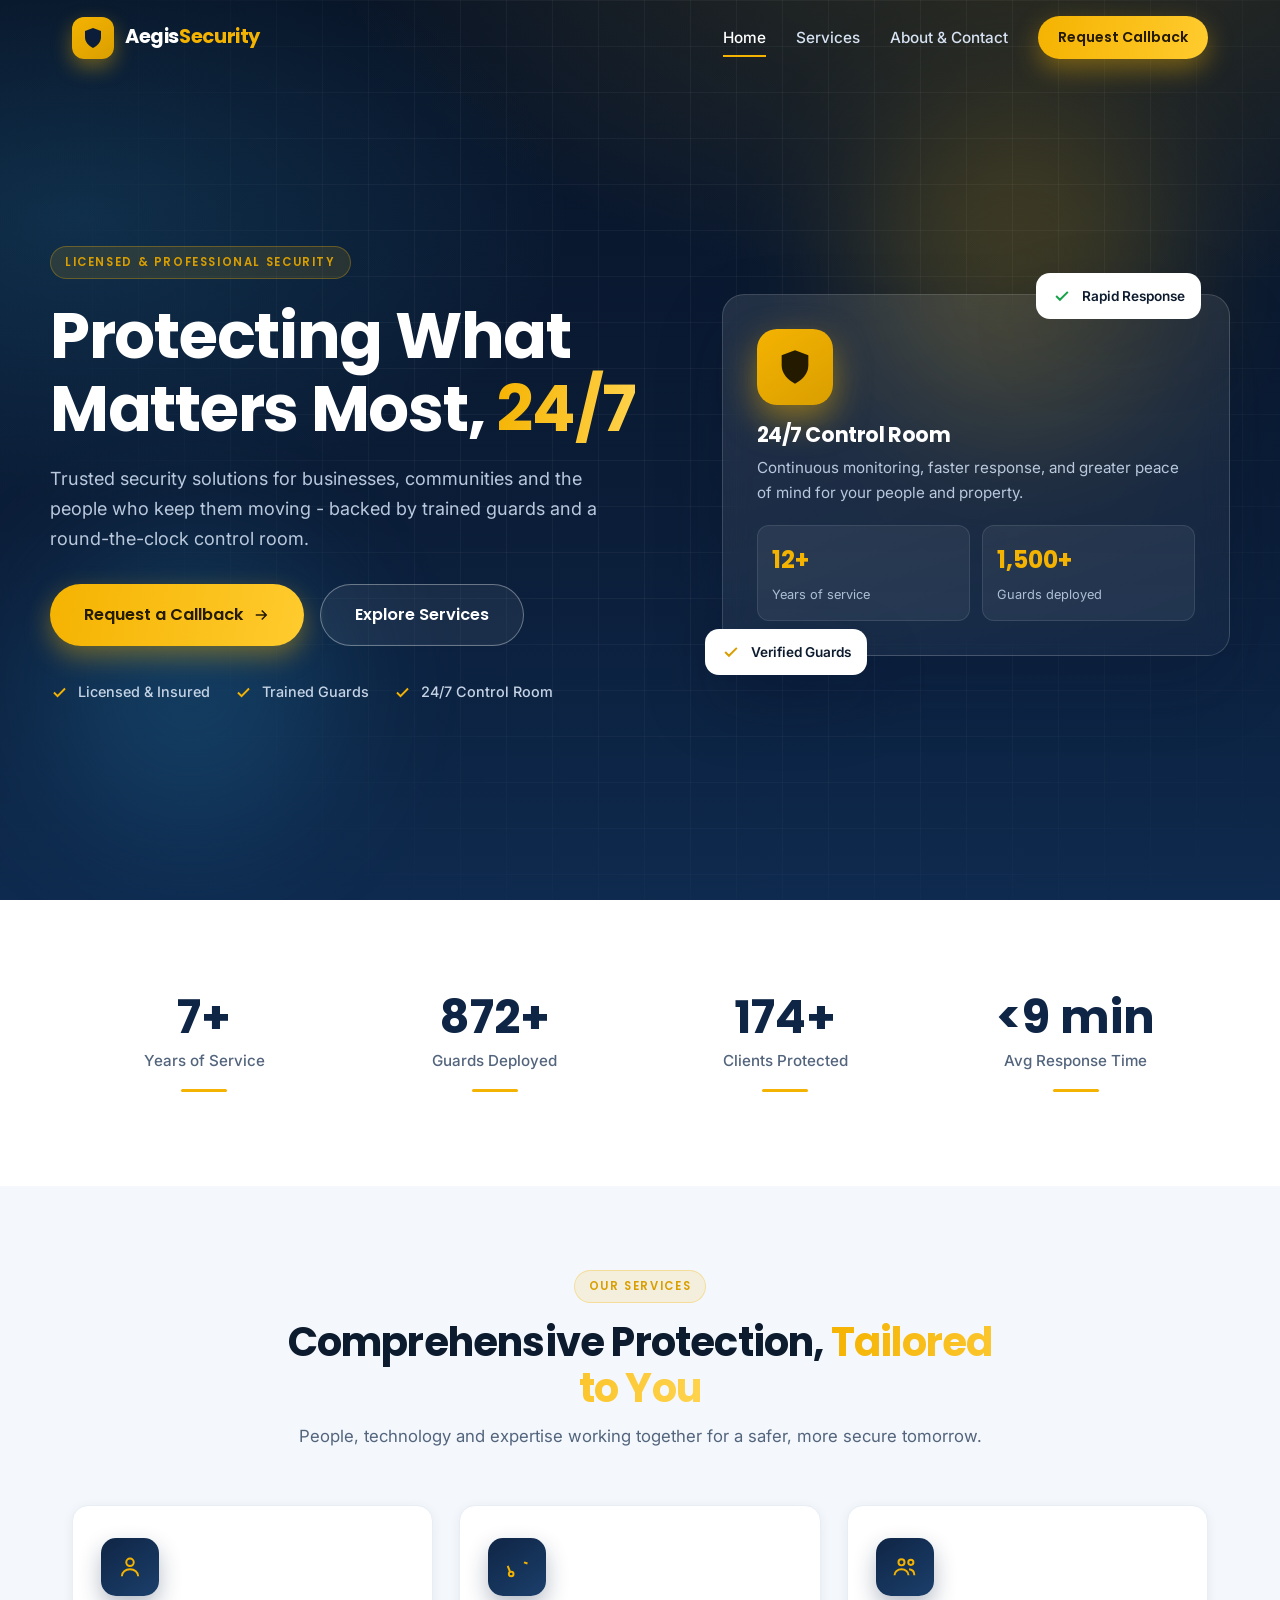
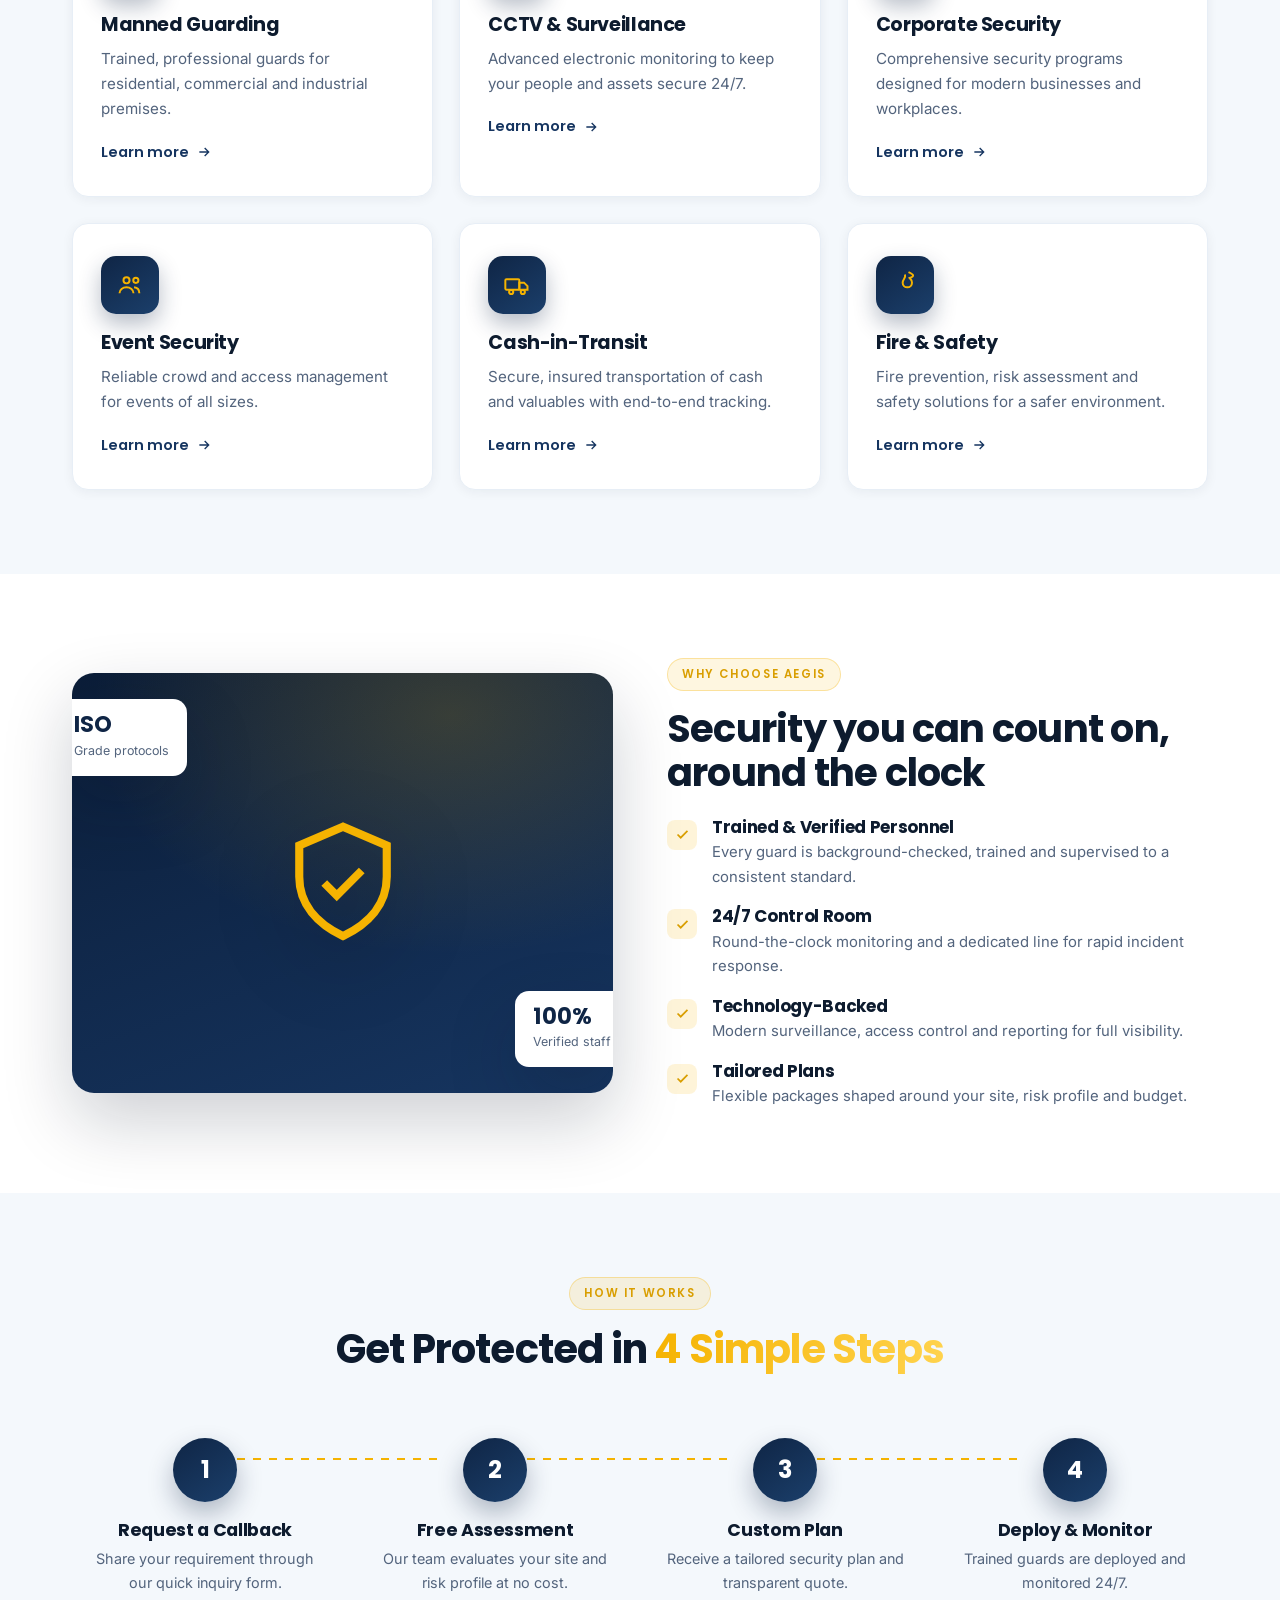
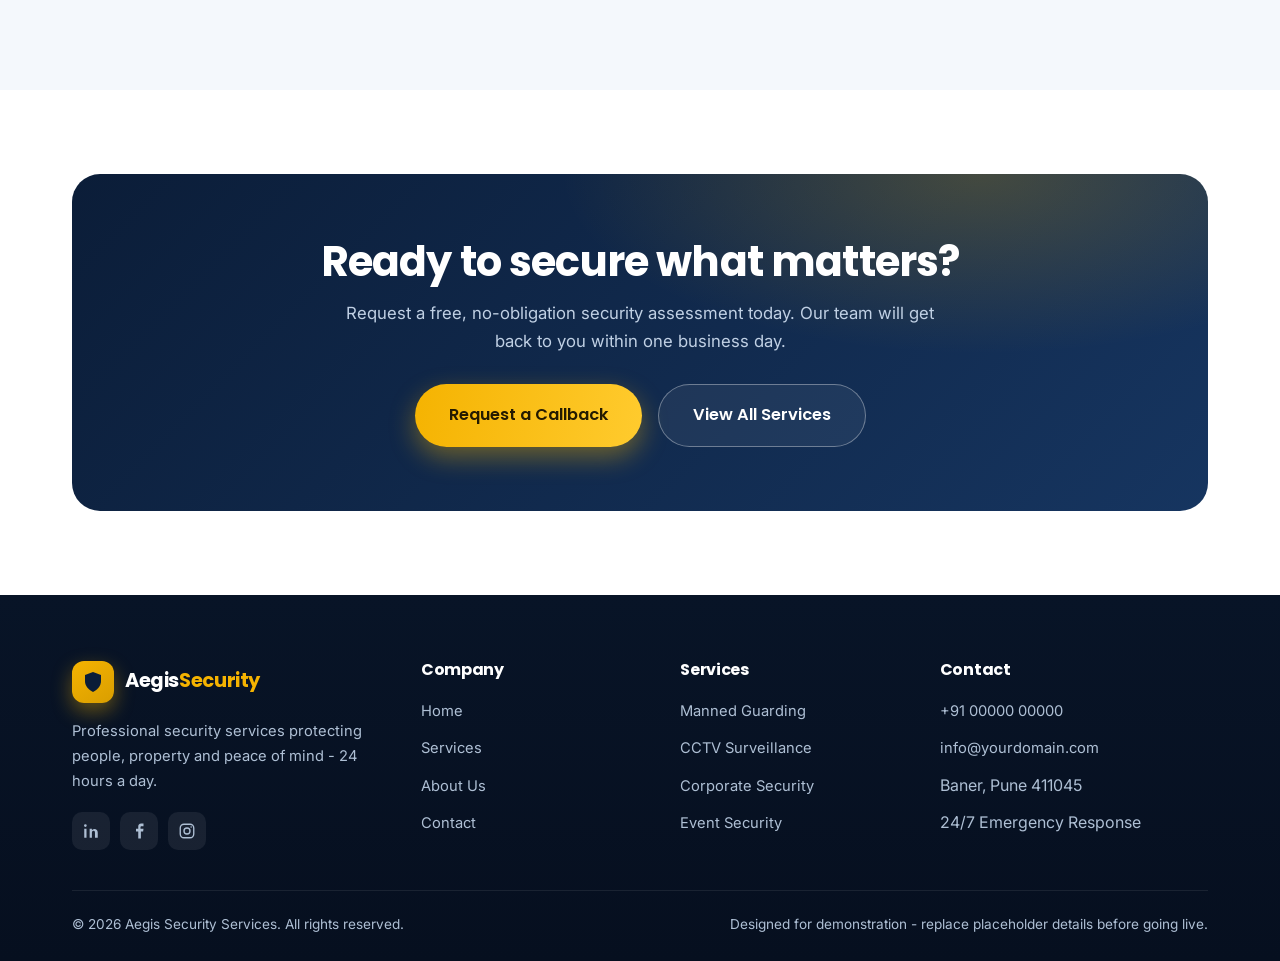
==== aegis-security/index.html @ 8fd9726a "initial commit-security" ====
<!DOCTYPE html>
<html lang="en">

<head>
    <meta charset="UTF-8">
    <meta name="viewport" content="width=device-width, initial-scale=1.0">
    <title>Aegis Security Services | Professional Security &amp; Guarding in Pune</title>
    <meta name="description"
        content="Aegis Security Services provides licensed manned guarding, CCTV surveillance, corporate and event security with a 24/7 control room and rapid response. Request a free callback.">
    <link rel="canonical" href="https://yourdomain.com/">
    <meta property="og:type" content="website">
    <meta property="og:title" content="Aegis Security Services | Professional Security &amp; Guarding">
    <meta property="og:description"
        content="Licensed guards, CCTV surveillance, corporate &amp; event security with 24/7 monitoring and rapid response.">
    <meta property="og:url" content="https://yourdomain.com/">
    <meta property="og:image" content="https://yourdomain.com/assets/favicon.svg">
    <meta name="theme-color" content="#081427">
    <link rel="icon" href="assets/favicon.svg" type="image/svg+xml">
    <link rel="manifest" href="site.webmanifest">
    <link rel="preconnect" href="https://fonts.googleapis.com">
    <link rel="preconnect" href="https://fonts.gstatic.com" crossorigin>
    <link
        href="https://fonts.googleapis.com/css2?family=Inter:wght@400;500;600;700&amp;family=Poppins:wght@600;700&amp;display=swap"
        rel="stylesheet">
    <link rel="stylesheet" href="css/style.css">
</head>

<body>
    <header class="nav" id="nav">
        <div class="container nav__inner">
            <a class="brand" href="index.html">
                <span class="brand__mark"><svg viewBox="0 0 24 24" fill="#0b1d38">
                        <path d="M12 2 4 5v6c0 5 3.4 8.5 8 11 4.6-2.5 8-6 8-11V5l-8-3z" />
                    </svg></span>
                <span class="brand__text">Aegis<span>Security</span></span>
            </a>
            <button class="nav__toggle" id="navToggle"
                aria-label="Menu"><span></span><span></span><span></span></button>
            <nav class="nav__menu" id="navMenu">
                <a href="index.html" class="nav__link active">Home</a>
                <a href="services.html" class="nav__link">Services</a>
                <a href="contact.html" class="nav__link">About &amp; Contact</a>
                <a href="contact.html" class="btn btn--primary btn--sm">Request Callback</a>
            </nav>
        </div>
    </header>

    <main>
        <section class="hero">
            <div class="hero__grid" aria-hidden="true"></div>
            <div class="hero__glow g1" aria-hidden="true"></div>
            <div class="hero__glow g2" aria-hidden="true"></div>
            <div class="container hero__inner">
                <div class="hero__content reveal">
                    <span class="eyebrow">Licensed &amp; Professional Security</span>
                    <h1>Protecting What Matters Most, <span class="hl">24/7</span></h1>
                    <p class="lead">Trusted security solutions for businesses, communities and the people who keep them
                        moving - backed by trained guards and a round-the-clock control room.</p>
                    <div class="hero__cta">
                        <a href="contact.html" class="btn btn--primary btn--lg">Request a Callback
                            <svg viewBox="0 0 24 24" fill="none" stroke="currentColor" stroke-width="2">
                                <path d="M5 12h14M13 6l6 6-6 6" />
                            </svg>
                        </a>
                        <a href="services.html" class="btn btn--ghost btn--lg">Explore Services</a>
                    </div>
                    <ul class="hero__trust">
                        <li><svg viewBox="0 0 24 24" fill="none" stroke="currentColor" stroke-width="2.4">
                                <path d="m5 12 4.5 4.5L19 7" />
                            </svg>Licensed &amp; Insured</li>
                        <li><svg viewBox="0 0 24 24" fill="none" stroke="currentColor" stroke-width="2.4">
                                <path d="m5 12 4.5 4.5L19 7" />
                            </svg>Trained Guards</li>
                        <li><svg viewBox="0 0 24 24" fill="none" stroke="currentColor" stroke-width="2.4">
                                <path d="m5 12 4.5 4.5L19 7" />
                            </svg>24/7 Control Room</li>
                    </ul>
                </div>
                <div class="hero__panel reveal d2">
                    <div class="hero__float f1"><svg viewBox="0 0 24 24" fill="none" stroke="currentColor"
                            stroke-width="2.4">
                            <path d="m5 12 4.5 4.5L19 7" />
                        </svg>Rapid Response</div>
                    <div class="hero__shield"><svg viewBox="0 0 24 24" fill="currentColor">
                            <path d="M12 2 4 5v6c0 5 3.4 8.5 8 11 4.6-2.5 8-6 8-11V5l-8-3z" />
                        </svg></div>
                    <h3>24/7 Control Room</h3>
                    <p>Continuous monitoring, faster response, and greater peace of mind for your people and property.
                    </p>
                    <div class="hero__mini">
                        <div><b>12+</b><span>Years of service</span></div>
                        <div><b>1,500+</b><span>Guards deployed</span></div>
                    </div>
                    <div class="hero__float f2"><svg viewBox="0 0 24 24" fill="none" stroke="currentColor"
                            stroke-width="2.4">
                            <path d="m5 12 4.5 4.5L19 7" />
                        </svg>Verified Guards</div>
                </div>
            </div>
        </section>

        <section class="sec">
            <div class="container">
                <div class="stats">
                    <div class="stat reveal">
                        <div class="stat__num" data-count="12" data-suffix="+">0</div>
                        <div class="stat__lbl">Years of Service</div>
                    </div>
                    <div class="stat reveal d1">
                        <div class="stat__num" data-count="1500" data-suffix="+">0</div>
                        <div class="stat__lbl">Guards Deployed</div>
                    </div>
                    <div class="stat reveal d2">
                        <div class="stat__num" data-count="300" data-suffix="+">0</div>
                        <div class="stat__lbl">Clients Protected</div>
                    </div>
                    <div class="stat reveal d3">
                        <div class="stat__num" data-prefix="&lt;" data-count="15" data-suffix=" min">0</div>
                        <div class="stat__lbl">Avg Response Time</div>
                    </div>
                </div>
            </div>
        </section>

        <section class="sec sec--soft">
            <div class="container">
                <div class="sec-head reveal">
                    <span class="eyebrow">Our Services</span>
                    <h2>Comprehensive Protection, <span class="hl">Tailored to You</span></h2>
                    <p>People, technology and expertise working together for a safer, more secure tomorrow.</p>
                </div>
                <div class="grid3">
                    <article class="card reveal">
                        <div class="card__ico"><svg viewBox="0 0 24 24" fill="none" stroke="currentColor"
                                stroke-width="1.7">
                                <circle cx="12" cy="8" r="3.2" />
                                <path d="M5 20c0-3.6 3.1-6 7-6s7 2.4 7 6" />
                            </svg></div>
                        <h3>Manned Guarding</h3>
                        <p>Trained, professional guards for residential, commercial and industrial premises.</p>
                        <a href="services.html" class="card__link">Learn more <svg viewBox="0 0 24 24" fill="none"
                                stroke="currentColor" stroke-width="2">
                                <path d="M5 12h14M13 6l6 6-6 6" />
                            </svg></a>
                    </article>
                    <article class="card reveal d1">
                        <div class="card__ico"><svg viewBox="0 0 24 24" fill="none" stroke="currentColor"
                                stroke-width="1.7">
                                <path d="M3 71l4-3 1 4-14 3z" />
                                <path d="M4 11l2 5" />
                                <circle cx="7" cy="18" r="2" />
                                <path d="M18 8l3 1" />
                            </svg></div>
                        <h3>CCTV &amp; Surveillance</h3>
                        <p>Advanced electronic monitoring to keep your people and assets secure 24/7.</p>
                        <a href="services.html" class="card__link">Learn more <svg viewBox="0 0 24 24" fill="none"
                                stroke="currentColor" stroke-width="2">
                                <path d="M5 12h14M13 6l6 6-6 6" />
                            </svg></a>
                    </article>
                    <article class="card reveal">
                        <div class="card__ico"><svg viewBox="0 0 24 24" fill="none" stroke="currentColor"
                                stroke-width="1.7">
                                <circle cx="9" cy="8" r="2.6" />
                                <path d="M3 19c0-3 2.7-5 6-5s6 2 6 5" />
                                <circle cx="17" cy="8" r="2.2" />
                                <path d="M15.5 14c2.6.3 4.5 2.2 4.5 5" />
                            </svg></div>
                        <h3>Corporate Security</h3>
                        <p>Comprehensive security programs designed for modern businesses and workplaces.</p>
                        <a href="services.html" class="card__link">Learn more <svg viewBox="0 0 24 24" fill="none"
                                stroke="currentColor" stroke-width="2">
                                <path d="M5 12h14M13 6l6 6-6 6" />
                            </svg></a>
                    </article>
                    <article class="card reveal">
                        <div class="card__ico"><svg viewBox="0 0 24 24" fill="none" stroke="currentColor"
                                stroke-width="1.7">
                                <circle cx="9" cy="8" r="2.6" />
                                <path d="M3 19c0-3 2.7-5 6-5s6 2 6 5" />
                                <circle cx="17" cy="8" r="2.2" />
                                <path d="M15.5 14c2.6.3 4.5 2.2 4.5 5" />
                            </svg></div>
                        <h3>Event Security</h3>
                        <p>Reliable crowd and access management for events of all sizes.</p>
                        <a href="services.html" class="card__link">Learn more <svg viewBox="0 0 24 24" fill="none"
                                stroke="currentColor" stroke-width="2">
                                <path d="M5 12h14M13 6l6 6-6 6" />
                            </svg></a>
                    </article>
                    <article class="card reveal d1">
                        <div class="card__ico"><svg viewBox="0 0 24 24" fill="none" stroke="currentColor"
                                stroke-width="1.7">
                                <rect x="2" y="7" width="12" height="9" rx="1" />
                                <path d="M14 10h4l3 3v3h-7z" />
                                <circle cx="7" cy="18" r="1.8" />
                                <circle cx="17" cy="18" r="1.8" />
                            </svg></div>
                        <h3>Cash-in-Transit</h3>
                        <p>Secure, insured transportation of cash and valuables with end-to-end tracking.</p>
                        <a href="services.html" class="card__link">Learn more <svg viewBox="0 0 24 24" fill="none"
                                stroke="currentColor" stroke-width="2">
                                <path d="M5 12h14M13 6l6 6-6 6" />
                            </svg></a>
                    </article>
                    <article class="card reveal d2">
                        <div class="card__ico"><svg viewBox="0 0 24 24" fill="none" stroke="currentColor"
                                stroke-width="1.7">
                                <path d="M12 3c1 3-2 4-2 7a4 4 0 008 0c0-2-1-3-2-4 5-2 3-3-1-5-2-6z" />
                            </svg></div>
                        <h3>Fire &amp; Safety</h3>
                        <p>Fire prevention, risk assessment and safety solutions for a safer environment.</p>
                        <a href="services.html" class="card__link">Learn more <svg viewBox="0 0 24 24" fill="none"
                                stroke="currentColor" stroke-width="2">
                                <path d="M5 12h14M13 6l6 6-6 6" />
                            </svg></a>
                    </article>
                </div>
            </div>
        </section>

        <section class="sec">
            <div class="container why">
                <div class="why__media reveal">
                    <svg class="big-shield" viewBox="0 0 24 24" fill="none" stroke="currentColor" stroke-width="1.3">
                        <path d="M12 3 5 6v5c0 4.5 3 7.6 7 9.5 4-1.9 7-5 7-9.5V6z" />
                        <path d="m9 12 2 2 4-4" />
                    </svg>
                    <div class="why__badge b1">
                        <div><b>ISO</b><span>Grade protocols</span></div>
                    </div>
                    <div class="why__badge b2">
                        <div><b>100%</b><span>Verified staff</span></div>
                    </div>
                </div>
                <div class="reveal d1">
                    <span class="eyebrow">Why Choose Aegis</span>
                    <h2 style="font-size:clamp(1.7rem,3.4vw,2.4rem);margin:16px 0 22px">Security you can count on,
                        around the clock</h2>
                    <ul class="flist">
                        <li>
                            <span class="tick"><svg viewBox="0 0 24 24" fill="none" stroke="currentColor"
                                    stroke-width="2.4">
                                    <path d="m5 12 4.5 4.5L19 7" />
                                </svg></span>
                            <div>
                                <h4>Trained &amp; Verified Personnel</h4>
                                <p>Every guard is background-checked, trained and supervised to a consistent standard.
                                </p>
                            </div>
                        </li>
                        <li>
                            <span class="tick"><svg viewBox="0 0 24 24" fill="none" stroke="currentColor"
                                    stroke-width="2.4">
                                    <path d="m5 12 4.5 4.5L19 7" />
                                </svg></span>
                            <div>
                                <h4>24/7 Control Room</h4>
                                <p>Round-the-clock monitoring and a dedicated line for rapid incident response.</p>
                            </div>
                        </li>
                        <li>
                            <span class="tick"><svg viewBox="0 0 24 24" fill="none" stroke="currentColor"
                                    stroke-width="2.4">
                                    <path d="m5 12 4.5 4.5L19 7" />
                                </svg></span>
                            <div>
                                <h4>Technology-Backed</h4>
                                <p>Modern surveillance, access control and reporting for full visibility.</p>
                            </div>
                        </li>
                        <li>
                            <span class="tick"><svg viewBox="0 0 24 24" fill="none" stroke="currentColor"
                                    stroke-width="2.4">
                                    <path d="m5 12 4.5 4.5L19 7" />
                                </svg></span>
                            <div>
                                <h4>Tailored Plans</h4>
                                <p>Flexible packages shaped around your site, risk profile and budget.</p>
                            </div>
                        </li>
                    </ul>
                </div>
            </div>
        </section>

        <section class="sec sec--soft">
            <div class="container">
                <div class="sec-head reveal"><span class="eyebrow">How It Works</span>
                    <h2>Get Protected in <span class="hl">4 Simple Steps</span></h2>
                </div>
                <div class="steps">
                    <div class="step reveal">
                        <div class="step__n">1</div>
                        <h4>Request a Callback</h4>
                        <p>Share your requirement through our quick inquiry form.</p>
                    </div>
                    <div class="step reveal d1">
                        <div class="step__n">2</div>
                        <h4>Free Assessment</h4>
                        <p>Our team evaluates your site and risk profile at no cost.</p>
                    </div>
                    <div class="step reveal d2">
                        <div class="step__n">3</div>
                        <h4>Custom Plan</h4>
                        <p>Receive a tailored security plan and transparent quote.</p>
                    </div>
                    <div class="step reveal d3">
                        <div class="step__n">4</div>
                        <h4>Deploy &amp; Monitor</h4>
                        <p>Trained guards are deployed and monitored 24/7.</p>
                    </div>
                </div>
            </div>
        </section>

        <section class="sec">
            <div class="container">
                <div class="cta reveal">
                    <h2>Ready to secure what matters?</h2>
                    <p>Request a free, no-obligation security assessment today. Our team will get back to you within one
                        business day.</p>
                    <div class="cta__row">
                        <a href="contact.html" class="btn btn--primary btn--lg">Request a Callback</a>
                        <a href="services.html" class="btn btn--ghost btn--lg">View All Services</a>
                    </div>
                </div>
            </div>
        </section>
    </main>

    <footer class="footer">
        <div class="container">
            <div class="footer__top">
                <div class="footer__about">
                    <a class="brand" href="index.html">
                        <span class="brand__mark"><svg viewBox="0 0 24 24" fill="#0b1d38">
                                <path d="M12 2 4 5v6c0 5 3.4 8.5 8 11 4.6-2.5 8-6 8-11V5l-8-3z" />
                            </svg></span>
                        <span class="brand__text">Aegis<span>Security</span></span>
                    </a>
                    <p>Professional security services protecting people, property and peace of mind - 24 hours a day.
                    </p>
                    <div class="fsoc">
                        <a href="#" aria-label="LinkedIn"><svg viewBox="0 0 24 24" fill="currentColor">
                                <path
                                    d="M6 9H3v12h3ZM4.5 3a1.8 1.8 0 100 3.6 1.8 1.8 0 000-3.6zM21 21v-6.6c0-3.5-1.9-5.1-4.4-5.1-2 0-2.9 1.1-3.4 1.9V9h-3v12h3v-6.3c0-1.7.3-3.2 2.2-3.2s1.9 1.8 1.9 3.1V21z" />
                            </svg></a>
                        <a href="#" aria-label="Facebook"><svg viewBox="0 0 24 24" fill="currentColor">
                                <path
                                    d="M14 9V7c0-1 .3-1.5 1.6-1.5H18V2h-3c-3 0-4 1.8-4 4v3H8v3.5h3V22h3.5v-9.5H17.5l.5-3.5z" />
                            </svg></a>
                        <a href="#" aria-label="Instagram"><svg viewBox="0 0 24 24" fill="none" stroke="currentColor"
                                stroke-width="1.8">
                                <rect x="3" y="3" width="18" height="18" rx="5" />
                                <circle cx="12" cy="12" r="4" />
                                <circle cx="17.5" cy="6.5" r="1" fill="currentColor" stroke="none" />
                            </svg></a>
                    </div>
                </div>
                <div>
                    <h4>Company</h4>
                    <ul>
                        <li><a href="index.html">Home</a></li>
                        <li><a href="services.html">Services</a></li>
                        <li><a href="contact.html">About Us</a></li>
                        <li><a href="contact.html">Contact</a></li>
                    </ul>
                </div>
                <div>
                    <h4>Services</h4>
                    <ul>
                        <li><a href="services.html">Manned Guarding</a></li>
                        <li><a href="services.html">CCTV Surveillance</a></li>
                        <li><a href="services.html">Corporate Security</a></li>
                        <li><a href="services.html">Event Security</a></li>
                    </ul>
                </div>
                <div>
                    <h4>Contact</h4>
                    <ul>
                        <li><a href="tel:+910000000000">+91 00000 00000</a></li>
                        <li><a href="mailto:info@yourdomain.com">info@yourdomain.com</a></li>
                        <li>Baner, Pune 411045</li>
                        <li>24/7 Emergency Response</li>
                    </ul>
                </div>
            </div>
            <div class="footer__bottom">
                <span>&copy; <span id="year"></span> Aegis Security Services. All rights reserved.</span>
                <span>Designed for demonstration - replace placeholder details before going live.</span>
            </div>
        </div>
    </footer>

    <button class="top" id="top" aria-label="Back to top"><svg viewBox="0 0 24 24" fill="none" stroke="currentColor"
            stroke-width="2.2">
            <path d="M12 19V6M6 12l6-6 6 6" />
        </svg></button>
    <script src="js/main.js" defer></script>
</body>

</html>
---- aegis-security/css/style.css ----
/* ===== Aegis Security Services — style.css | edit colors in :root ===== */
*,
*::before,
*::after {
    box-sizing: border-box;
    margin: 0;
    padding: 0
}

:root {
    --navy-900: #081427;
    --navy-850: #0b1d38;
    --navy-800: #0f2545;
    --navy-700: #163560;
    --navy-600: #1b3f6b;
    --gold: #f5b301;
    --gold-600: #d99e00;
    --cyan: #38bdf8;
    --ink: #0d1b2e;
    --slate: #53647d;
    --muted: #8094ad;
    --line: #e7eef6;
    --bg: #fff;
    --bg-soft: #f4f8fc;
    --bg-soft2: #eef4fb;
    --r: 16px;
    --r-sm: 10px;
    --r-lg: 22px;
    --sh-sm: 0 2px 12px rgba(13, 27, 46, .06);
    --sh: 0 14px 36px rgba(13, 27, 46, .10);
    --sh-lg: 0 28px 70px rgba(8, 20, 39, .20);
    --maxw: 1180px;
    --ease: cubic-bezier(.22, .61, .36, 1);
    --font: "Inter", system-ui, -apple-system, "Segoe UI", Roboto, Arial, sans-serif;
    --disp: "Poppins", var(--font);
}

html {
    scroll-behavior: smooth
}

body {
    font-family: var(--font);
    color: var(--ink);
    background: var(--bg);
    line-height: 1.65;
    -webkit-font-smoothing: antialiased;
    overflow-x: hidden
}

img,
svg {
    display: block;
    max-width: 100%
}

a {
    color: inherit;
    text-decoration: none
}

::selection {
    background: var(--gold);
    color: var(--navy-900)
}

.container {
    width: 100%;
    max-width: var(--maxw);
    margin: 0 auto;
    padding: 0 22px
}

h1,
h2,
h3,
h4,
.brand__text {
    font-family: var(--disp);
    font-weight: 700;
    line-height: 1.15;
    letter-spacing: -.02em
}

.sec {
    padding: 84px 0
}

.sec--soft {
    background: var(--bg-soft)
}

.eyebrow {
    display: inline-flex;
    align-items: center;
    gap: 8px;
    font-family: var(--disp);
    font-weight: 600;
    font-size: .72rem;
    letter-spacing: .14em;
    text-transform: uppercase;
    color: var(--gold-600);
    background: rgba(245, 179, 1, .12);
    border: 1px solid rgba(245, 179, 1, .3);
    padding: 6px 14px;
    border-radius: 999px
}

.sec-head {
    max-width: 720px;
    margin: 0 auto 54px;
    text-align: center
}

.sec-head h2 {
    font-size: clamp(1.7rem, 3.4vw, 2.5rem);
    margin: 16px 0 12px
}

.sec-head p {
    color: var(--slate);
    font-size: 1.05rem
}

.hl {
    color: transparent;
    background: linear-gradient(100deg, var(--gold), #ffd34e);
    -webkit-background-clip: text;
    background-clip: text
}

.btn {
    display: inline-flex;
    align-items: center;
    justify-content: center;
    gap: 9px;
    cursor: pointer;
    border: none;
    font-family: var(--disp);
    font-weight: 600;
    font-size: .95rem;
    padding: 14px 26px;
    border-radius: 999px;
    transition: transform .25s var(--ease), box-shadow .25s var(--ease), background .25s;
    overflow: hidden
}

.btn--lg {
    padding: 17px 34px;
    font-size: 1.02rem
}

.btn--sm {
    padding: 10px 20px;
    font-size: .88rem
}

.btn--primary {
    background: linear-gradient(100deg, var(--gold), #ffcb2e);
    color: #241a00;
    box-shadow: 0 10px 26px rgba(245, 179, 1, .4)
}

.btn--primary:hover {
    transform: translateY(-3px);
    box-shadow: 0 16px 34px rgba(245, 179, 1, .52)
}

.btn--ghost {
    background: rgba(255, 255, 255, .06);
    color: #fff;
    border: 1.5px solid rgba(255, 255, 255, .35)
}

.btn--ghost:hover {
    background: rgba(255, 255, 255, .14);
    transform: translateY(-3px)
}

.btn--dark {
    background: var(--navy-800);
    color: #fff
}

.btn--dark:hover {
    background: var(--navy-700);
    transform: translateY(-3px);
    box-shadow: var(--sh)
}

.btn svg {
    width: 18px;
    height: 18px
}

.nav {
    position: fixed;
    top: 0;
    left: 0;
    right: 0;
    z-index: 60;
    transition: all .3s var(--ease);
    padding: 16px 0
}

.nav.scrolled {
    background: rgba(8, 20, 39, .92);
    backdrop-filter: blur(12px);
    padding: 10px 0;
    box-shadow: 0 10px 30px rgba(0, 0, 0, .25)
}

.nav__inner {
    display: flex;
    align-items: center;
    justify-content: space-between;
    gap: 20px
}

.brand {
    display: flex;
    align-items: center;
    gap: 11px
}

.brand__mark {
    width: 42px;
    height: 42px;
    display: grid;
    place-items: center;
    border-radius: 12px;
    background: linear-gradient(145deg, var(--gold), var(--gold-600));
    box-shadow: 0 8px 20px rgba(245, 179, 1, .4)
}

.brand__mark svg {
    width: 24px;
    height: 24px
}

.brand__text {
    color: #fff;
    font-size: 1.22rem
}

.brand__text span {
    color: var(--gold)
}

.nav__menu {
    display: flex;
    align-items: center;
    gap: 30px
}

.nav__link {
    color: #d6e2f1;
    font-weight: 500;
    font-size: .96rem;
    position: relative;
    padding: 4px 0
}

.nav__link::after {
    content: "";
    position: absolute;
    left: 0;
    bottom: -3px;
    height: 2px;
    width: 0;
    background: var(--gold);
    transition: width .28s var(--ease)
}

.nav__link:hover,
.nav__link.active {
    color: #fff
}

.nav__link.active::after,
.nav__link:hover::after {
    width: 100%
}

.nav__toggle {
    display: none;
    flex-direction: column;
    gap: 5px;
    background: none;
    border: none;
    cursor: pointer;
    padding: 8px;
    z-index: 70
}

.nav__toggle span {
    width: 26px;
    height: 2.5px;
    background: #fff;
    border-radius: 2px;
    transition: .3s var(--ease)
}

.nav.open .nav__toggle span:nth-child(1) {
    transform: translateY(7.5px) rotate(45deg)
}

.nav.open .nav__toggle span:nth-child(2) {
    opacity: 0
}

.nav.open .nav__toggle span:nth-child(3) {
    transform: translateY(-7.5px) rotate(-45deg)
}

.hero {
    position: relative;
    min-height: 100vh;
    display: flex;
    align-items: center;
    overflow: hidden;
    color: #dce7f3;
    background: radial-gradient(1200px 620px at 82% -8%, rgba(245, 179, 1, .16), transparent 60%), radial-gradient(900px 520px at 6% 24%, rgba(56, 189, 248, .14), transparent 55%), linear-gradient(180deg, #081427 0%, #0b1d38 58%, #0e2a4e 100%)
}

.hero__grid {
    position: absolute;
    inset: 0;
    background-image: linear-gradient(rgba(255, 255, 255, .045) 1px, transparent 1px), linear-gradient(90deg, rgba(255, 255, 255, .045) 1px, transparent 1px);
    background-size: 46px 46px;
    -webkit-mask-image: radial-gradient(circle at 60% 32%, #000 38%, transparent 78%);
    mask-image: radial-gradient(circle at 60% 32%, #000 38%, transparent 78%)
}

.hero__glow {
    position: absolute;
    border-radius: 50%;
    filter: blur(70px);
    opacity: .5;
    animation: float 9s ease-in-out infinite
}

.hero__glow.g1 {
    width: 320px;
    height: 320px;
    background: rgba(245, 179, 1, .4);
    top: 12%;
    right: 8%
}

.hero__glow.g2 {
    width: 280px;
    height: 280px;
    background: rgba(56, 189, 248, .35);
    bottom: 8%;
    left: 4%;
    animation-delay: -3s
}

.hero__inner {
    position: relative;
    z-index: 2;
    display: grid;
    grid-template-columns: 1.1fr .9fr;
    gap: 50px;
    align-items: center;
    padding: 120px 0 70px;
    width: 100%
}

.hero h1 {
    font-size: clamp(2.3rem, 5.4vw, 4rem);
    color: #fff;
    margin: 20px 0 18px
}

.hero p.lead {
    font-size: 1.13rem;
    color: #b9c8dc;
    max-width: 560px;
    margin-bottom: 30px
}

.hero__cta {
    display: flex;
    flex-wrap: wrap;
    gap: 16px;
    margin-bottom: 34px
}

.hero__trust {
    list-style: none;
    display: flex;
    flex-wrap: wrap;
    gap: 12px 24px
}

.hero__trust li {
    display: flex;
    align-items: center;
    gap: 9px;
    font-size: .9rem;
    color: #c5d3e5;
    font-weight: 500
}

.hero__trust svg {
    width: 19px;
    height: 19px;
    color: var(--gold);
    flex-shrink: 0
}

.hero__panel {
    position: relative;
    background: linear-gradient(160deg, rgba(255, 255, 255, .1), rgba(255, 255, 255, .03));
    border: 1px solid rgba(255, 255, 255, .16);
    border-radius: var(--r-lg);
    padding: 34px;
    backdrop-filter: blur(14px);
    box-shadow: var(--sh-lg)
}

.hero__shield {
    width: 76px;
    height: 76px;
    display: grid;
    place-items: center;
    border-radius: 20px;
    margin-bottom: 18px;
    background: linear-gradient(145deg, var(--gold), var(--gold-600));
    color: #241a00;
    box-shadow: 0 14px 34px rgba(245, 179, 1, .5);
    animation: pulse 3s ease-in-out infinite
}

.hero__shield svg {
    width: 40px;
    height: 40px
}

.hero__panel h3 {
    color: #fff;
    font-size: 1.3rem;
    margin-bottom: 8px
}

.hero__panel p {
    color: #b9c8dc;
    font-size: .95rem;
    margin-bottom: 20px
}

.hero__mini {
    display: grid;
    grid-template-columns: 1fr 1fr;
    gap: 12px
}

.hero__mini div {
    background: rgba(255, 255, 255, .06);
    border: 1px solid rgba(255, 255, 255, .1);
    border-radius: 12px;
    padding: 14px
}

.hero__mini b {
    display: block;
    font-family: var(--disp);
    color: var(--gold);
    font-size: 1.5rem
}

.hero__mini span {
    font-size: .8rem;
    color: #aebfd4
}

.hero__float {
    position: absolute;
    background: #fff;
    color: var(--ink);
    border-radius: 14px;
    padding: 12px 16px;
    box-shadow: var(--sh-lg);
    display: flex;
    align-items: center;
    gap: 10px;
    font-weight: 600;
    font-size: .85rem;
    animation: float 5s ease-in-out infinite
}

.hero__float svg {
    width: 20px;
    height: 20px;
    color: #16a34a
}

.hero__float.f1 {
    top: -22px;
    right: 28px
}

.hero__float.f2 {
    bottom: -20px;
    left: -18px;
    animation-delay: -2.5s
}

.hero__float.f2 svg {
    color: var(--gold-600)
}

.stats {
    display: grid;
    grid-template-columns: repeat(4, 1fr);
    gap: 26px
}

.stat {
    text-align: center;
    padding: 10px
}

.stat__num {
    font-family: var(--disp);
    font-weight: 700;
    font-size: clamp(2rem, 4vw, 2.9rem);
    color: var(--navy-800);
    line-height: 1
}

.stat__lbl {
    color: var(--slate);
    font-weight: 500;
    margin-top: 8px;
    font-size: .95rem
}

.stat::after {
    content: "";
    display: block;
    width: 46px;
    height: 3px;
    background: var(--gold);
    border-radius: 3px;
    margin: 16px auto 0
}

.grid3 {
    display: grid;
    grid-template-columns: repeat(3, 1fr);
    gap: 26px
}

.grid2 {
    display: grid;
    grid-template-columns: repeat(2, 1fr);
    gap: 26px
}

.card {
    background: #fff;
    border: 1px solid var(--line);
    border-radius: var(--r);
    padding: 32px 28px;
    box-shadow: var(--sh-sm);
    transition: transform .3s var(--ease), box-shadow .3s var(--ease), border-color .3s;
    position: relative;
    overflow: hidden
}

.card::before {
    content: "";
    position: absolute;
    top: 0;
    left: 0;
    right: 0;
    height: 3px;
    background: linear-gradient(90deg, var(--gold), var(--cyan));
    transform: scaleX(0);
    transform-origin: left;
    transition: transform .35s var(--ease)
}

.card:hover {
    transform: translateY(-8px);
    box-shadow: var(--sh);
    border-color: transparent
}

.card:hover::before {
    transform: scaleX(1)
}

.card__ico {
    width: 58px;
    height: 58px;
    border-radius: 15px;
    display: grid;
    place-items: center;
    margin-bottom: 18px;
    background: linear-gradient(145deg, #0f2545, #1b3f6b);
    box-shadow: 0 10px 22px rgba(15, 37, 69, .3)
}

.card__ico svg {
    width: 28px;
    height: 28px;
    color: var(--gold)
}

.card h3 {
    font-size: 1.2rem;
    margin-bottom: 10px
}

.card p {
    color: var(--slate);
    font-size: .95rem;
    margin-bottom: 16px
}

.card__link {
    display: inline-flex;
    align-items: center;
    gap: 7px;
    color: var(--navy-700);
    font-family: var(--disp);
    font-weight: 600;
    font-size: .9rem
}

.card__link svg {
    width: 16px;
    height: 16px;
    transition: transform .25s
}

.card:hover .card__link svg {
    transform: translateX(4px)
}

.why {
    display: grid;
    grid-template-columns: 1fr 1fr;
    gap: 54px;
    align-items: center
}

.why__media {
    position: relative;
    border-radius: var(--r-lg);
    overflow: hidden;
    min-height: 420px;
    background: radial-gradient(600px 400px at 70% 10%, rgba(245, 179, 1, .18), transparent 60%), linear-gradient(160deg, #0b1d38, #163560);
    display: grid;
    place-items: center;
    box-shadow: var(--sh-lg)
}

.why__media .big-shield {
    width: 150px;
    height: 150px;
    color: var(--gold);
    filter: drop-shadow(0 20px 40px rgba(0, 0, 0, .4))
}

.why__badge {
    position: absolute;
    background: #fff;
    border-radius: 14px;
    padding: 14px 18px;
    box-shadow: var(--sh-lg);
    display: flex;
    gap: 12px;
    align-items: center
}

.why__badge b {
    font-family: var(--disp);
    font-size: 1.4rem;
    color: var(--navy-800);
    display: block;
    line-height: 1
}

.why__badge span {
    font-size: .78rem;
    color: var(--slate)
}

.why__badge.b1 {
    top: 26px;
    left: -16px
}

.why__badge.b2 {
    bottom: 26px;
    right: -16px
}

.flist {
    list-style: none;
    display: grid;
    gap: 18px;
    margin-top: 10px
}

.flist li {
    display: flex;
    gap: 15px;
    align-items: flex-start
}

.flist .tick {
    flex-shrink: 0;
    width: 30px;
    height: 30px;
    border-radius: 8px;
    display: grid;
    place-items: center;
    background: rgba(245, 179, 1, .15);
    margin-top: 2px
}

.flist .tick svg {
    width: 17px;
    height: 17px;
    color: var(--gold-600)
}

.flist h4 {
    font-size: 1.06rem;
    margin-bottom: 3px
}

.flist p {
    color: var(--slate);
    font-size: .93rem
}

.steps {
    display: grid;
    grid-template-columns: repeat(4, 1fr);
    gap: 24px
}

.step {
    text-align: center;
    position: relative;
    padding: 12px
}

.step__n {
    width: 64px;
    height: 64px;
    margin: 0 auto 18px;
    border-radius: 50%;
    display: grid;
    place-items: center;
    font-family: var(--disp);
    font-weight: 700;
    font-size: 1.5rem;
    color: #fff;
    background: linear-gradient(145deg, var(--navy-800), var(--navy-600));
    box-shadow: 0 12px 26px rgba(15, 37, 69, .3);
    position: relative;
    z-index: 2
}

.step:not(:last-child)::after {
    content: "";
    position: absolute;
    top: 32px;
    left: 62%;
    width: 76%;
    height: 2px;
    background: repeating-linear-gradient(90deg, var(--gold) 0 8px, transparent 8px 16px);
    z-index: 1
}

.step h4 {
    font-size: 1.1rem;
    margin-bottom: 7px
}

.step p {
    color: var(--slate);
    font-size: .9rem
}

.cta {
    position: relative;
    overflow: hidden;
    color: #fff;
    text-align: center;
    border-radius: 28px;
    padding: 64px 30px;
    background: radial-gradient(700px 300px at 80% 0%, rgba(245, 179, 1, .22), transparent 60%), linear-gradient(135deg, #0b1d38, #163560)
}

.cta h2 {
    font-size: clamp(1.7rem, 3.6vw, 2.6rem);
    margin-bottom: 14px
}

.cta p {
    color: #c0d0e4;
    max-width: 600px;
    margin: 0 auto 28px;
    font-size: 1.05rem
}

.cta__row {
    display: flex;
    gap: 16px;
    justify-content: center;
    flex-wrap: wrap
}

.phero {
    position: relative;
    color: #fff;
    padding: 150px 0 70px;
    overflow: hidden;
    background: radial-gradient(800px 400px at 85% 0%, rgba(245, 179, 1, .16), transparent 60%), linear-gradient(160deg, #081427, #0f2545)
}

.phero__in {
    position: relative;
    z-index: 2;
    max-width: 760px
}

.phero h1 {
    font-size: clamp(2rem, 4.6vw, 3.2rem);
    margin: 16px 0 14px
}

.phero p {
    color: #bccbde;
    font-size: 1.1rem
}

.crumb {
    font-size: .86rem;
    color: #8ea4bf
}

.crumb a:hover {
    color: var(--gold)
}

.sdetail {
    display: grid;
    grid-template-columns: 1fr 1fr;
    gap: 40px;
    align-items: center;
    padding: 40px 0;
    border-bottom: 1px solid var(--line)
}

.sdetail:nth-child(even) .sdetail__media {
    order: 2
}

.sdetail__media {
    border-radius: var(--r);
    min-height: 280px;
    display: grid;
    place-items: center;
    background: linear-gradient(160deg, #0b1d38, #1b3f6b);
    box-shadow: var(--sh)
}

.sdetail__media svg {
    width: 96px;
    height: 96px;
    color: var(--gold)
}

.sdetail h3 {
    font-size: 1.5rem;
    margin: 12px 0 10px
}

.sdetail p {
    color: var(--slate);
    margin-bottom: 16px
}

.tags {
    display: flex;
    flex-wrap: wrap;
    gap: 10px
}

.tag {
    font-size: .82rem;
    font-weight: 600;
    color: var(--navy-700);
    background: var(--bg-soft2);
    border: 1px solid var(--line);
    padding: 7px 14px;
    border-radius: 999px
}

.ind {
    display: grid;
    grid-template-columns: repeat(4, 1fr);
    gap: 18px
}

.ind__item {
    background: #fff;
    border: 1px solid var(--line);
    border-radius: var(--r-sm);
    padding: 24px 18px;
    text-align: center;
    transition: .3s var(--ease);
    box-shadow: var(--sh-sm)
}

.ind__item:hover {
    transform: translateY(-6px);
    box-shadow: var(--sh);
    border-color: var(--gold)
}

.ind__item svg {
    width: 34px;
    height: 34px;
    color: var(--navy-700);
    margin: 0 auto 12px
}

.ind__item b {
    font-family: var(--disp);
    font-size: .98rem
}

.contact {
    display: grid;
    grid-template-columns: .9fr 1.1fr;
    gap: 42px;
    align-items: start
}

.cinfo h3 {
    font-size: 1.5rem;
    margin-bottom: 12px
}

.cinfo>p {
    color: var(--slate);
    margin-bottom: 26px
}

.citem {
    display: flex;
    gap: 16px;
    align-items: flex-start;
    margin-bottom: 22px
}

.citem__ico {
    width: 50px;
    height: 50px;
    border-radius: 13px;
    flex-shrink: 0;
    display: grid;
    place-items: center;
    background: linear-gradient(145deg, var(--gold), var(--gold-600));
    color: #241a00;
    box-shadow: 0 8px 18px rgba(245, 179, 1, .35)
}

.citem__ico svg {
    width: 23px;
    height: 23px
}

.citem b {
    font-family: var(--disp);
    display: block;
    font-size: 1rem;
    margin-bottom: 2px
}

.citem span,
.citem a {
    color: var(--slate);
    font-size: .95rem
}

.citem a:hover {
    color: var(--gold-600)
}

.fcard {
    background: #fff;
    border: 1px solid var(--line);
    border-radius: var(--r-lg);
    padding: 36px;
    box-shadow: var(--sh-lg)
}

.fcard h3 {
    font-size: 1.4rem;
    margin-bottom: 6px
}

.fcard>p {
    color: var(--slate);
    font-size: .95rem;
    margin-bottom: 24px
}

.frow {
    display: grid;
    grid-template-columns: 1fr 1fr;
    gap: 16px
}

.field {
    margin-bottom: 18px
}

.field label {
    display: block;
    font-family: var(--disp);
    font-weight: 600;
    font-size: .86rem;
    margin-bottom: 7px
}

.field label .req {
    color: #dc2626
}

.field input,
.field select,
.field textarea {
    width: 100%;
    font-family: var(--font);
    font-size: .96rem;
    color: var(--ink);
    padding: 13px 15px;
    border: 1.5px solid var(--line);
    border-radius: var(--r-sm);
    background: var(--bg-soft);
    transition: .25s
}

.field textarea {
    resize: vertical;
    min-height: 120px
}

.field input:focus,
.field select:focus,
.field textarea:focus {
    outline: none;
    border-color: var(--gold);
    background: #fff;
    box-shadow: 0 0 0 4px rgba(245, 179, 1, .14)
}

.hp {
    position: absolute;
    left: -9999px;
    opacity: 0;
    height: 0;
    width: 0
}

.form-btn {
    width: 100%
}

.form-btn .spin {
    width: 18px;
    height: 18px;
    border: 2.5px solid rgba(36, 26, 0, .35);
    border-top-color: #241a00;
    border-radius: 50%;
    display: none;
    animation: spin .7s linear infinite
}

.btn.is-loading .spin {
    display: inline-block
}

.btn.is-loading .label {
    opacity: .7
}

.fstatus {
    margin-top: 14px;
    font-size: .9rem;
    font-weight: 600;
    text-align: center;
    min-height: 20px
}

.fstatus.err {
    color: #dc2626
}

.success {
    display: none;
    text-align: center;
    padding: 30px 10px
}

.success.show {
    display: block;
    animation: pop .5s var(--ease)
}

.success__ico {
    width: 84px;
    height: 84px;
    margin: 0 auto 20px;
    border-radius: 50%;
    display: grid;
    place-items: center;
    background: rgba(22, 163, 74, .12)
}

.success__ico svg {
    width: 46px;
    height: 46px;
    color: #16a34a
}

.success h3 {
    font-size: 1.5rem;
    margin-bottom: 10px
}

.success p {
    color: var(--slate);
    max-width: 360px;
    margin: 0 auto 22px
}

.footer {
    background: linear-gradient(180deg, #081427, #060f1f);
    color: #aebfd4;
    padding: 66px 0 26px
}

.footer__top {
    display: grid;
    grid-template-columns: 1.4fr 1fr 1fr 1.2fr;
    gap: 36px;
    padding-bottom: 40px;
    border-bottom: 1px solid rgba(255, 255, 255, .08)
}

.footer .brand {
    margin-bottom: 16px
}

.footer__about p {
    font-size: .92rem;
    line-height: 1.7;
    max-width: 300px
}

.fsoc {
    display: flex;
    gap: 10px;
    margin-top: 18px
}

.fsoc a {
    width: 38px;
    height: 38px;
    border-radius: 10px;
    display: grid;
    place-items: center;
    background: rgba(255, 255, 255, .07);
    transition: .25s
}

.fsoc a:hover {
    background: var(--gold);
    color: #241a00;
    transform: translateY(-3px)
}

.fsoc svg {
    width: 18px;
    height: 18px
}

.footer h4 {
    color: #fff;
    font-size: 1rem;
    margin-bottom: 18px
}

.footer ul {
    list-style: none;
    display: grid;
    gap: 11px
}

.footer ul a {
    font-size: .92rem;
    transition: .2s
}

.footer ul a:hover {
    color: var(--gold);
    padding-left: 4px
}

.footer__bottom {
    display: flex;
    justify-content: space-between;
    align-items: center;
    gap: 14px;
    padding-top: 22px;
    font-size: .85rem;
    flex-wrap: wrap
}

.footer__bottom a:hover {
    color: var(--gold)
}

.top {
    position: fixed;
    right: 22px;
    bottom: 22px;
    width: 48px;
    height: 48px;
    border-radius: 14px;
    border: none;
    cursor: pointer;
    z-index: 50;
    background: linear-gradient(145deg, var(--gold), var(--gold-600));
    color: #241a00;
    box-shadow: 0 12px 26px rgba(245, 179, 1, .45);
    display: grid;
    place-items: center;
    opacity: 0;
    transform: translateY(20px);
    pointer-events: none;
    transition: .3s var(--ease)
}

.top.show {
    opacity: 1;
    transform: none;
    pointer-events: auto
}

.top svg {
    width: 22px;
    height: 22px
}

.reveal {
    opacity: 0;
    transform: translateY(30px);
    transition: opacity .7s var(--ease), transform .7s var(--ease)
}

.reveal.vis {
    opacity: 1;
    transform: none
}

.reveal.d1 {
    transition-delay: .08s
}

.reveal.d2 {
    transition-delay: .16s
}

.reveal.d3 {
    transition-delay: .24s
}

.reveal.d4 {
    transition-delay: .32s
}

@keyframes float {

    0%,
    100% {
        transform: translateY(0)
    }

    50% {
        transform: translateY(-16px)
    }
}

@keyframes pulse {

    0%,
    100% {
        box-shadow: 0 14px 34px rgba(245, 179, 1, .5)
    }

    50% {
        box-shadow: 0 14px 48px rgba(245, 179, 1, .85)
    }
}

@keyframes spin {
    to {
        transform: rotate(360deg)
    }
}

@keyframes pop {
    0% {
        transform: scale(.8);
        opacity: 0
    }

    100% {
        transform: scale(1);
        opacity: 1
    }
}

@media(max-width:960px) {
    .hero__inner {
        grid-template-columns: 1fr;
        gap: 40px
    }

    .hero__panel {
        max-width: 460px
    }

    .why {
        grid-template-columns: 1fr;
        gap: 36px
    }

    .steps {
        grid-template-columns: 1fr 1fr;
        gap: 34px
    }

    .step:not(:last-child)::after {
        display: none
    }

    .grid3 {
        grid-template-columns: 1fr 1fr
    }

    .contact {
        grid-template-columns: 1fr
    }

    .footer__top {
        grid-template-columns: 1fr 1fr
    }

    .sdetail {
        grid-template-columns: 1fr;
        gap: 22px
    }

    .sdetail:nth-child(even) .sdetail__media {
        order: 0
    }

    .ind {
        grid-template-columns: 1fr 1fr
    }
}

@media(max-width:760px) {
    .nav__toggle {
        display: flex
    }

    .nav__menu {
        position: fixed;
        inset: 0 0 0 auto;
        width: min(80vw, 320px);
        flex-direction: column;
        align-items: flex-start;
        justify-content: center;
        gap: 26px;
        background: rgba(8, 20, 39, .98);
        backdrop-filter: blur(14px);
        padding: 40px;
        transform: translateX(100%);
        transition: transform .35s var(--ease)
    }

    .nav.open .nav__menu {
        transform: none
    }

    .nav__link {
        font-size: 1.1rem
    }

    .sec {
        padding: 60px 0
    }

    .stats {
        grid-template-columns: 1fr 1fr;
        gap: 30px
    }

    .grid3,
    .grid2 {
        grid-template-columns: 1fr
    }

    .frow {
        grid-template-columns: 1fr
    }

    .cta {
        padding: 48px 22px
    }
}

@media(max-width:480px) {

    .stats,
    .steps,
    .ind,
    .footer__top {
        grid-template-columns: 1fr
    }
}

@media(prefers-reduced-motion:reduce) {
    * {
        animation: none !important;
        transition: none !important;
        scroll-behavior: auto !important
    }

    .reveal {
        opacity: 1;
        transform: none
    }
}
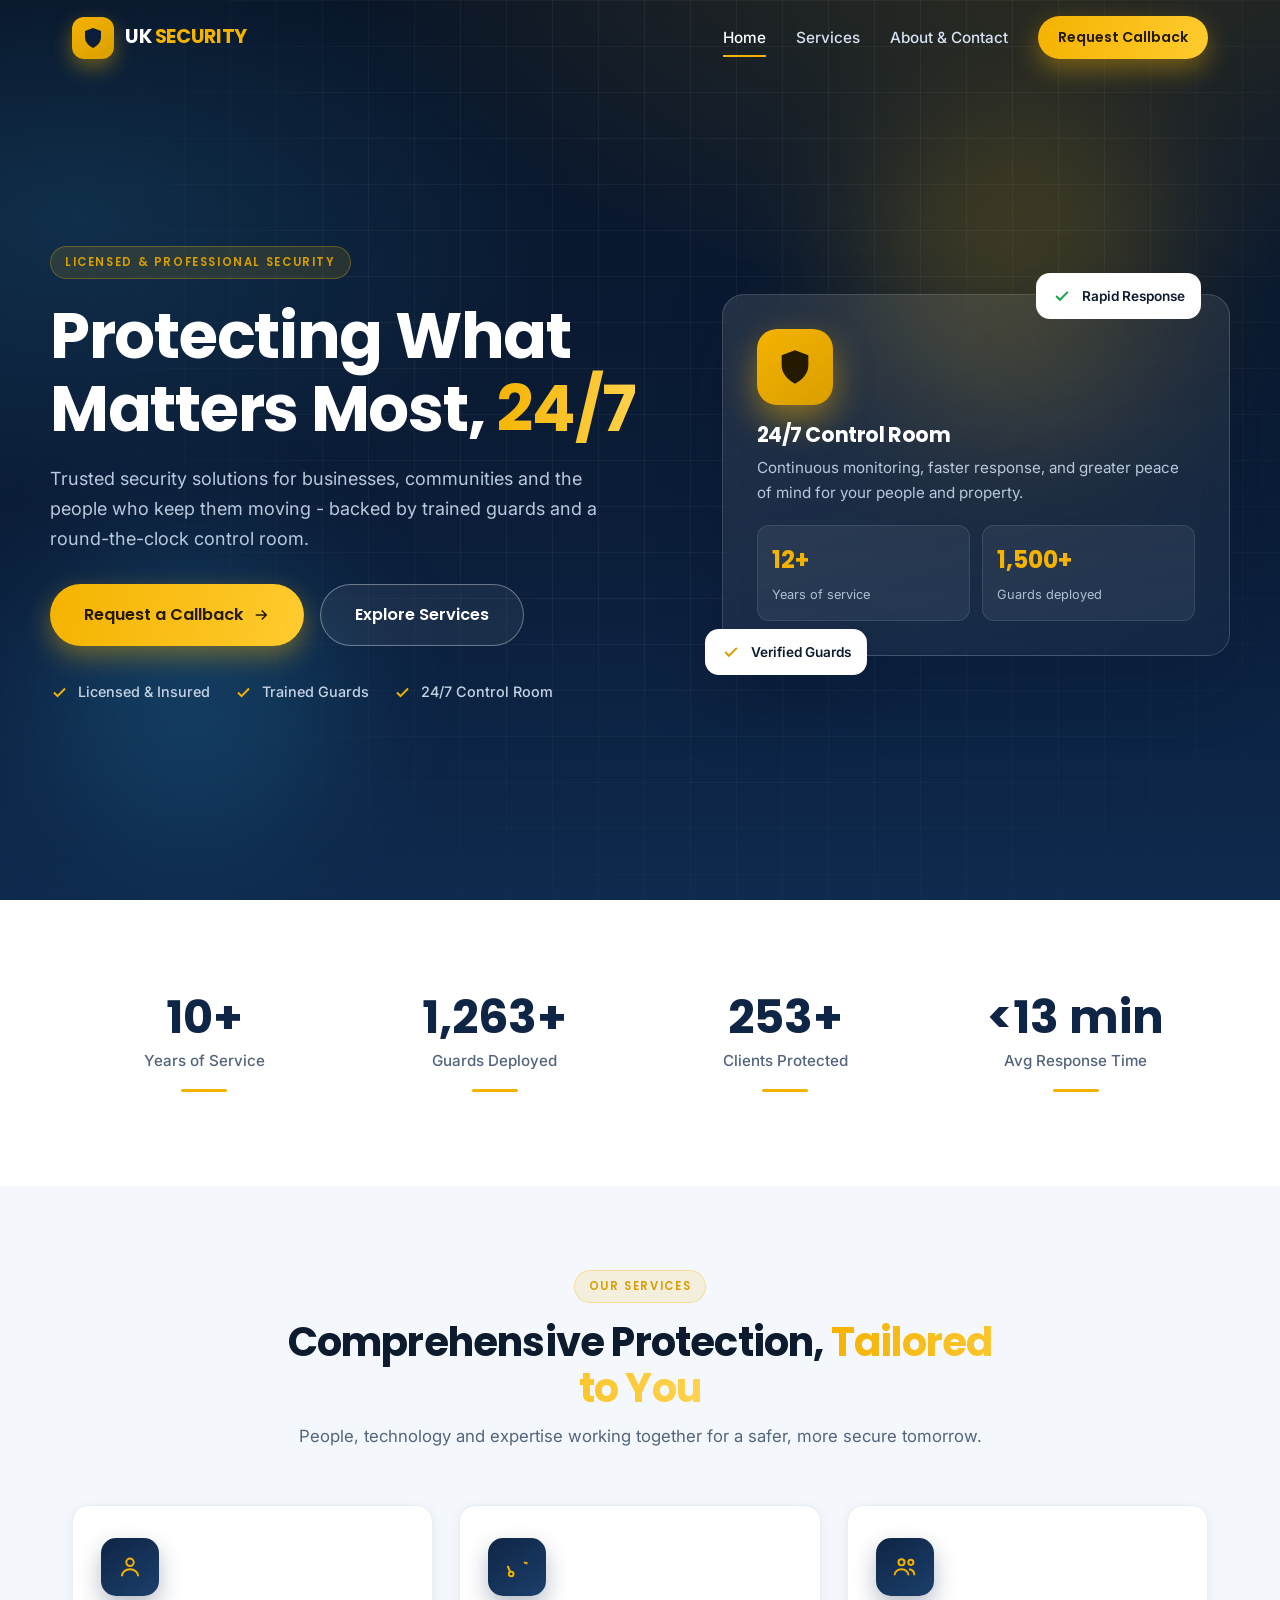
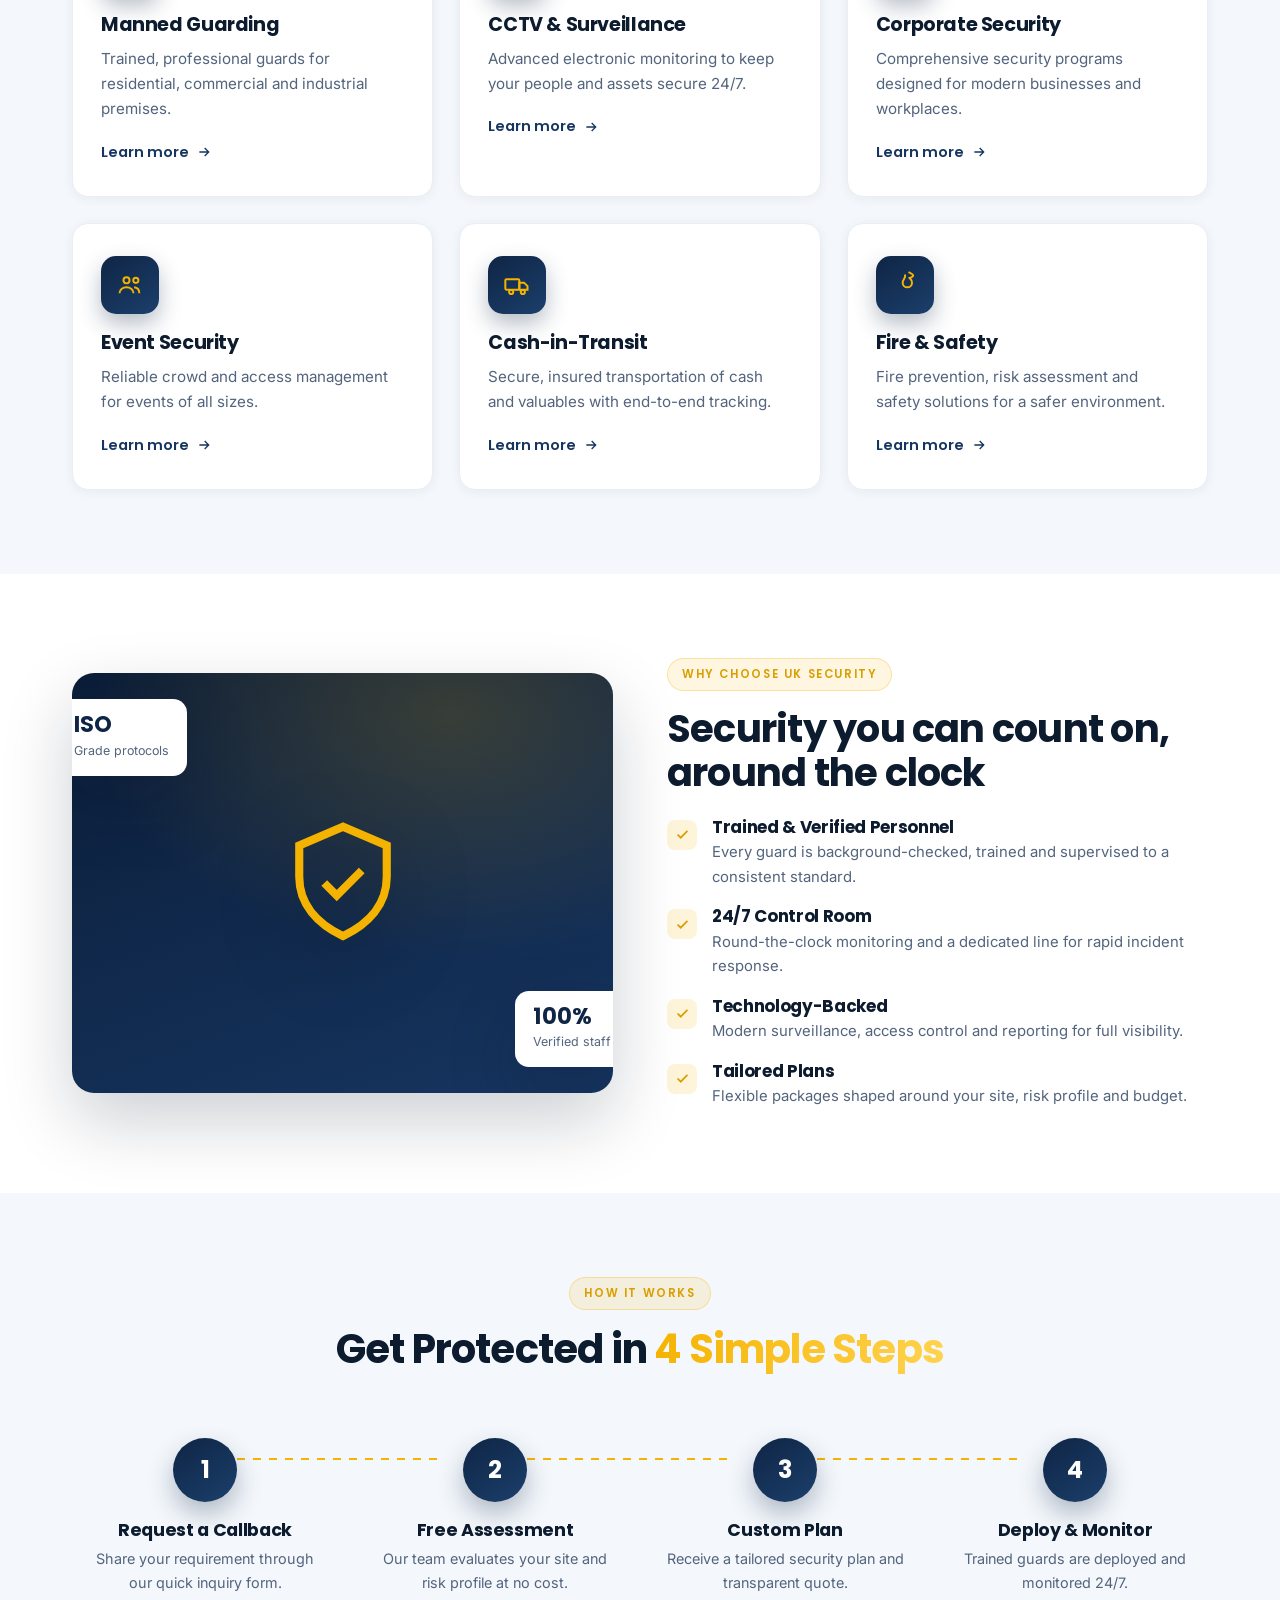
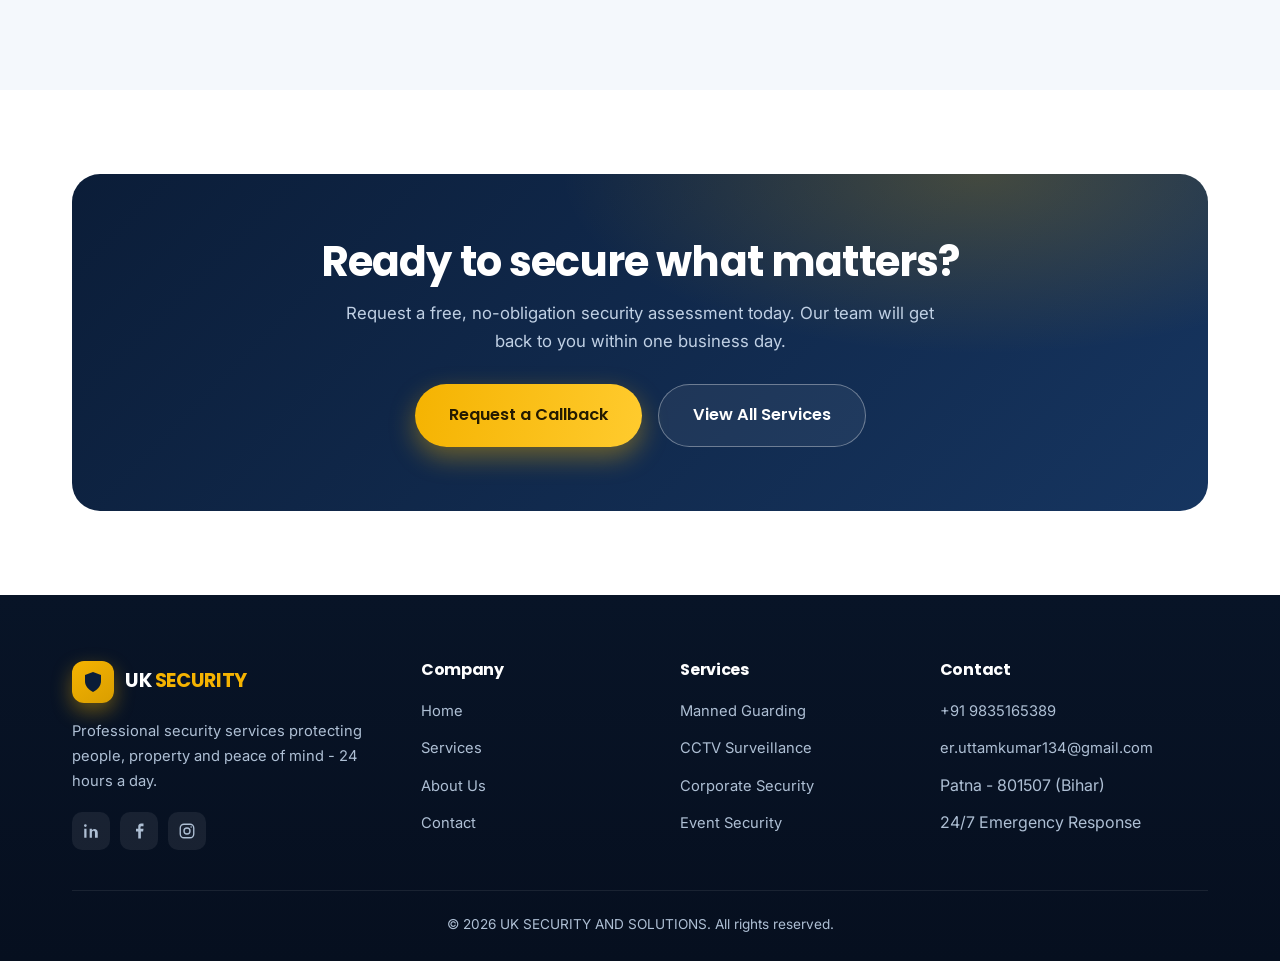
==== commit 77e24aa5: "New changes" ====
--- a/aegis-security/index.html
+++ b/aegis-security/index.html
@@ -4,12 +4,12 @@
 <head>
     <meta charset="UTF-8">
     <meta name="viewport" content="width=device-width, initial-scale=1.0">
-    <title>Aegis Security Services | Professional Security &amp; Guarding in Pune</title>
+    <title>UK SECURITY AND SOLUTIONS | Professional Security &amp; Guarding in Patna</title>
     <meta name="description"
-        content="Aegis Security Services provides licensed manned guarding, CCTV surveillance, corporate and event security with a 24/7 control room and rapid response. Request a free callback.">
+        content="UK SECURITY AND SOLUTIONS provides licensed manned guarding, CCTV surveillance, corporate and event security with a 24/7 control room and rapid response. Request a free callback.">
     <link rel="canonical" href="https://yourdomain.com/">
     <meta property="og:type" content="website">
-    <meta property="og:title" content="Aegis Security Services | Professional Security &amp; Guarding">
+    <meta property="og:title" content="UK SECURITY AND SOLUTIONS | Professional Security &amp; Guarding">
     <meta property="og:description"
         content="Licensed guards, CCTV surveillance, corporate &amp; event security with 24/7 monitoring and rapid response.">
     <meta property="og:url" content="https://yourdomain.com/">
@@ -32,7 +32,7 @@
                 <span class="brand__mark"><svg viewBox="0 0 24 24" fill="#0b1d38">
                         <path d="M12 2 4 5v6c0 5 3.4 8.5 8 11 4.6-2.5 8-6 8-11V5l-8-3z" />
                     </svg></span>
-                <span class="brand__text">Aegis<span>Security</span></span>
+                <span class="brand__text">UK <span>SECURITY</span></span>
             </a>
             <button class="nav__toggle" id="navToggle"
                 aria-label="Menu"><span></span><span></span><span></span></button>
@@ -50,6 +50,7 @@
             <div class="hero__grid" aria-hidden="true"></div>
             <div class="hero__glow g1" aria-hidden="true"></div>
             <div class="hero__glow g2" aria-hidden="true"></div>
+            <!-- <div class="hero__photo" aria-hidden="true"><img src="assets/security-hero.png" alt=""></div> -->
             <div class="container hero__inner">
                 <div class="hero__content reveal">
                     <span class="eyebrow">Licensed &amp; Professional Security</span>
@@ -234,7 +235,7 @@
                     </div>
                 </div>
                 <div class="reveal d1">
-                    <span class="eyebrow">Why Choose Aegis</span>
+                    <span class="eyebrow">Why Choose UK SECURITY</span>
                     <h2 style="font-size:clamp(1.7rem,3.4vw,2.4rem);margin:16px 0 22px">Security you can count on,
                         around the clock</h2>
                     <ul class="flist">
@@ -337,7 +338,7 @@
                         <span class="brand__mark"><svg viewBox="0 0 24 24" fill="#0b1d38">
                                 <path d="M12 2 4 5v6c0 5 3.4 8.5 8 11 4.6-2.5 8-6 8-11V5l-8-3z" />
                             </svg></span>
-                        <span class="brand__text">Aegis<span>Security</span></span>
+                        <span class="brand__text">UK <span>SECURITY</span></span>
                     </a>
                     <p>Professional security services protecting people, property and peace of mind - 24 hours a day.
                     </p>
@@ -379,16 +380,15 @@
                 <div>
                     <h4>Contact</h4>
                     <ul>
-                        <li><a href="tel:+910000000000">+91 00000 00000</a></li>
-                        <li><a href="mailto:info@yourdomain.com">info@yourdomain.com</a></li>
-                        <li>Baner, Pune 411045</li>
+                        <li><a href="tel:+910000000000">+91 9835165389</a></li>
+                        <li><a href="mailto:info@yourdomain.com">er.uttamkumar134@gmail.com</a></li>
+                        <li>Patna - 801507 (Bihar)</li>
                         <li>24/7 Emergency Response</li>
                     </ul>
                 </div>
             </div>
-            <div class="footer__bottom">
-                <span>&copy; <span id="year"></span> Aegis Security Services. All rights reserved.</span>
-                <span>Designed for demonstration - replace placeholder details before going live.</span>
+            <div class="footer__bottom" style="display: flex; justify-content: center; text-align: center;">
+                <span>&copy; <span id="year"></span> UK SECURITY AND SOLUTIONS. All rights reserved.</span>
             </div>
         </div>
     </footer>
--- a/aegis-security/css/style.css
+++ b/aegis-security/css/style.css
@@ -1,4 +1,4 @@
-/* ===== Aegis Security Services — style.css | edit colors in :root ===== */
+/* ===== UK SECURITY AND SOLUTIONS — style.css | edit colors in :root ===== */
 *,
 *::before,
 *::after {
@@ -332,6 +332,21 @@
     mask-image: radial-gradient(circle at 60% 32%, #000 38%, transparent 78%)
 }
 
+/* .hero__photo {
+    position: absolute;
+    top: 0;
+    right: 0;
+    bottom: 0;
+    z-index: 1;
+    pointer-events: none;
+    width: clamp(320px, 46vw, 820px);
+    background-image: url('../assets/security-hero.png');
+    background-size: cover;
+    background-position: right center;
+    background-repeat: no-repeat;
+    opacity: 1;
+} */
+
 .hero__glow {
     position: absolute;
     border-radius: 50%;
@@ -1336,7 +1351,20 @@
     }
 }
 
-@media(max-width:960px) {
+@media(max-width:1100px) {
+
+    /* .hero__photo {
+        width: clamp(280px, 50vw, 620px);
+        opacity: .8;
+    } */
+
+    /* .hero__photo::after {
+        content: "";
+        position: absolute;
+        inset: 0;
+        background: linear-gradient(90deg, #0b1d38 0%, rgba(11, 29, 56, .6) 28%, transparent 60%);
+    } */
+
     .hero__inner {
         grid-template-columns: 1fr;
         gap: 40px
@@ -1387,6 +1415,12 @@
 }
 
 @media(max-width:760px) {
+    /* .hero__photo {
+        width: 72%;
+        opacity: .5;
+        background-position: 85% center;
+    } */
+
     .nav__toggle {
         display: flex
     }
@@ -1437,7 +1471,11 @@
     }
 }
 
-@media(max-width:480px) {
+@media(max-width:560px) {
+
+    /* .hero__photo {
+        display: none;
+    } */
 
     .stats,
     .steps,
@@ -1458,4 +1496,44 @@
         opacity: 1;
         transform: none
     }
-}+}
+
+/* .hero__photo {
+    position: absolute;
+    top: 0;
+    right: 0;
+    bottom: 0;
+    z-index: 1;
+    pointer-events: none;
+    width: clamp(380px, 52vw, 900px);
+    background: url('../assets/security-hero.png') right center/cover no-repeat;
+    opacity: 1;
+}
+
+.hero__photo::before {
+    content: "";
+    position: absolute;
+    inset: 0;
+    background: linear-gradient(90deg, #081427 0%, rgba(8, 20, 39, .85) 22%, rgba(8, 20, 39, .4) 52%, transparent 80%);
+}
+
+@media(max-width: 1100px) {
+    .hero__photo {
+        width: clamp(320px, 56vw, 640px);
+        opacity: .85;
+    }
+}
+
+@media(max-width: 960px) {
+    .hero__photo {
+        width: 72%;
+        opacity: .4;
+        background-position: center;
+    }
+}
+
+@media(max-width: 560px) {
+    .hero__photo {
+        display: none;
+    }
+} */
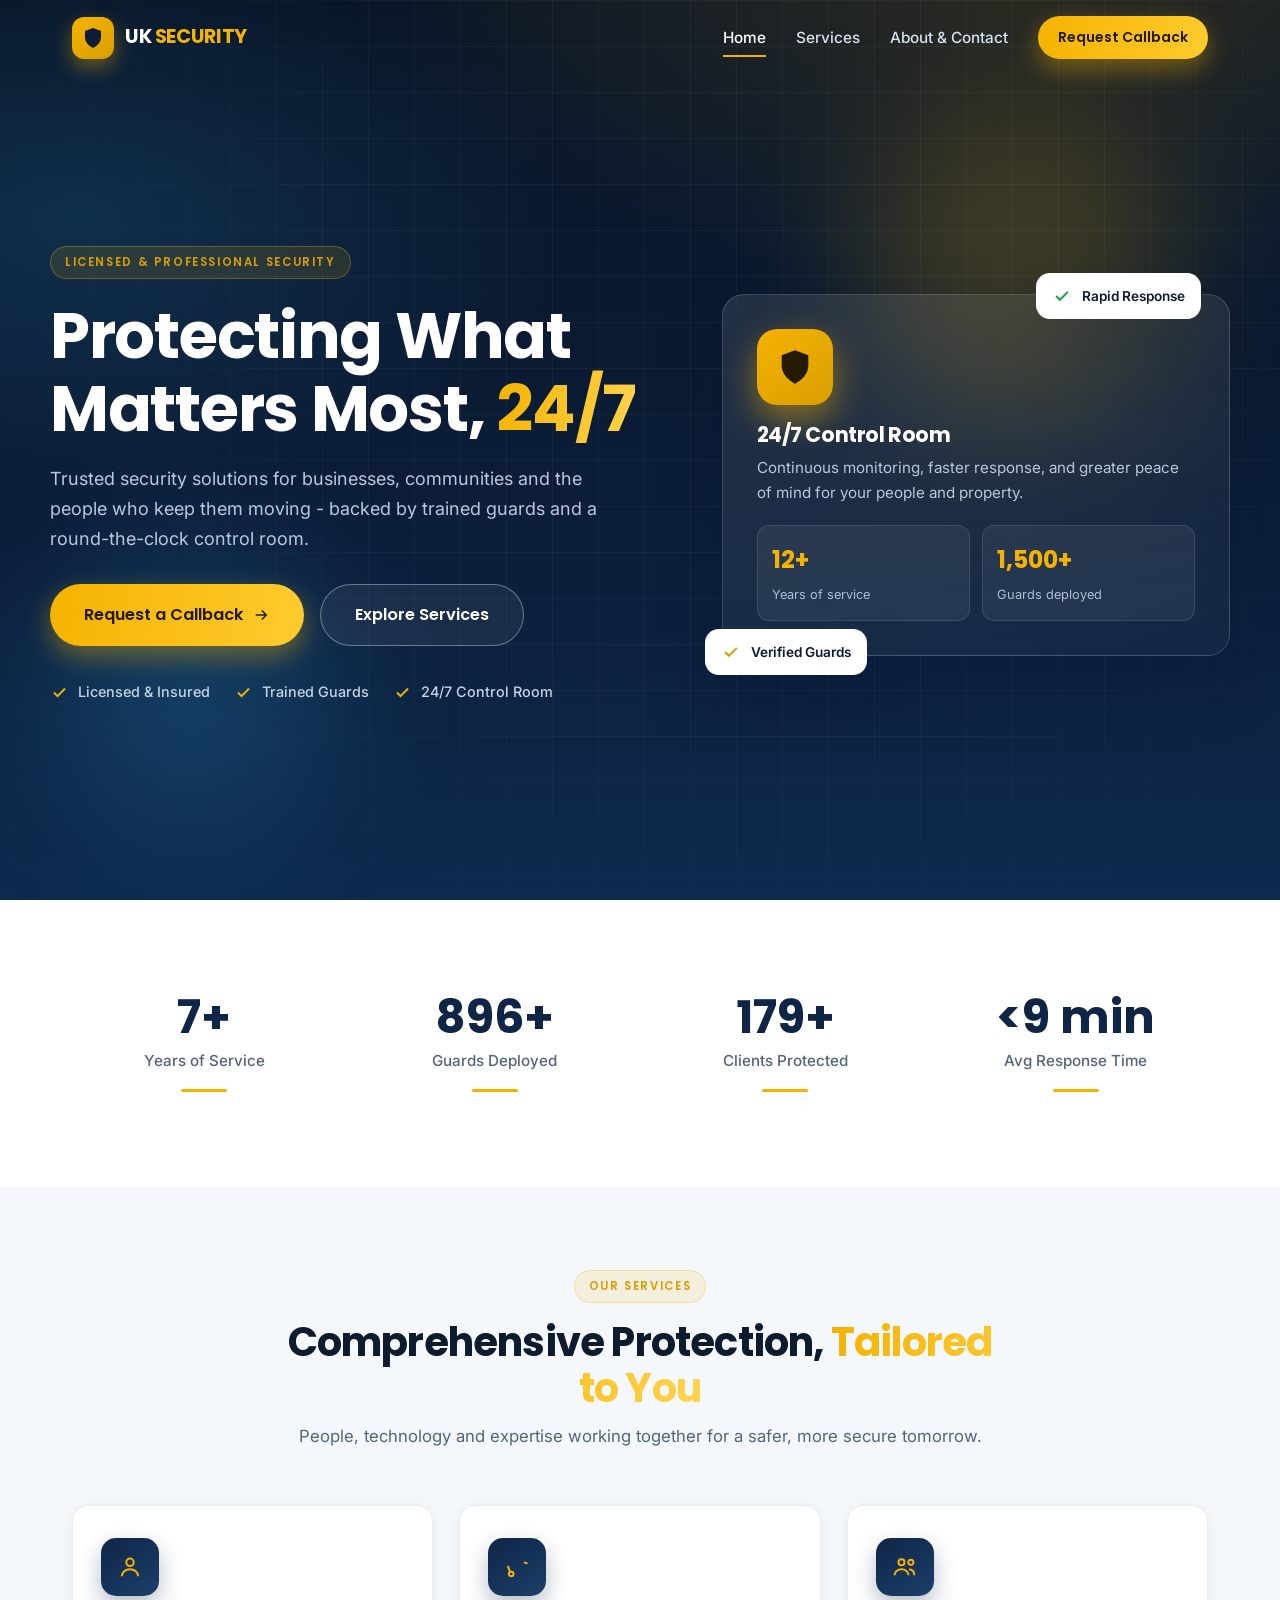
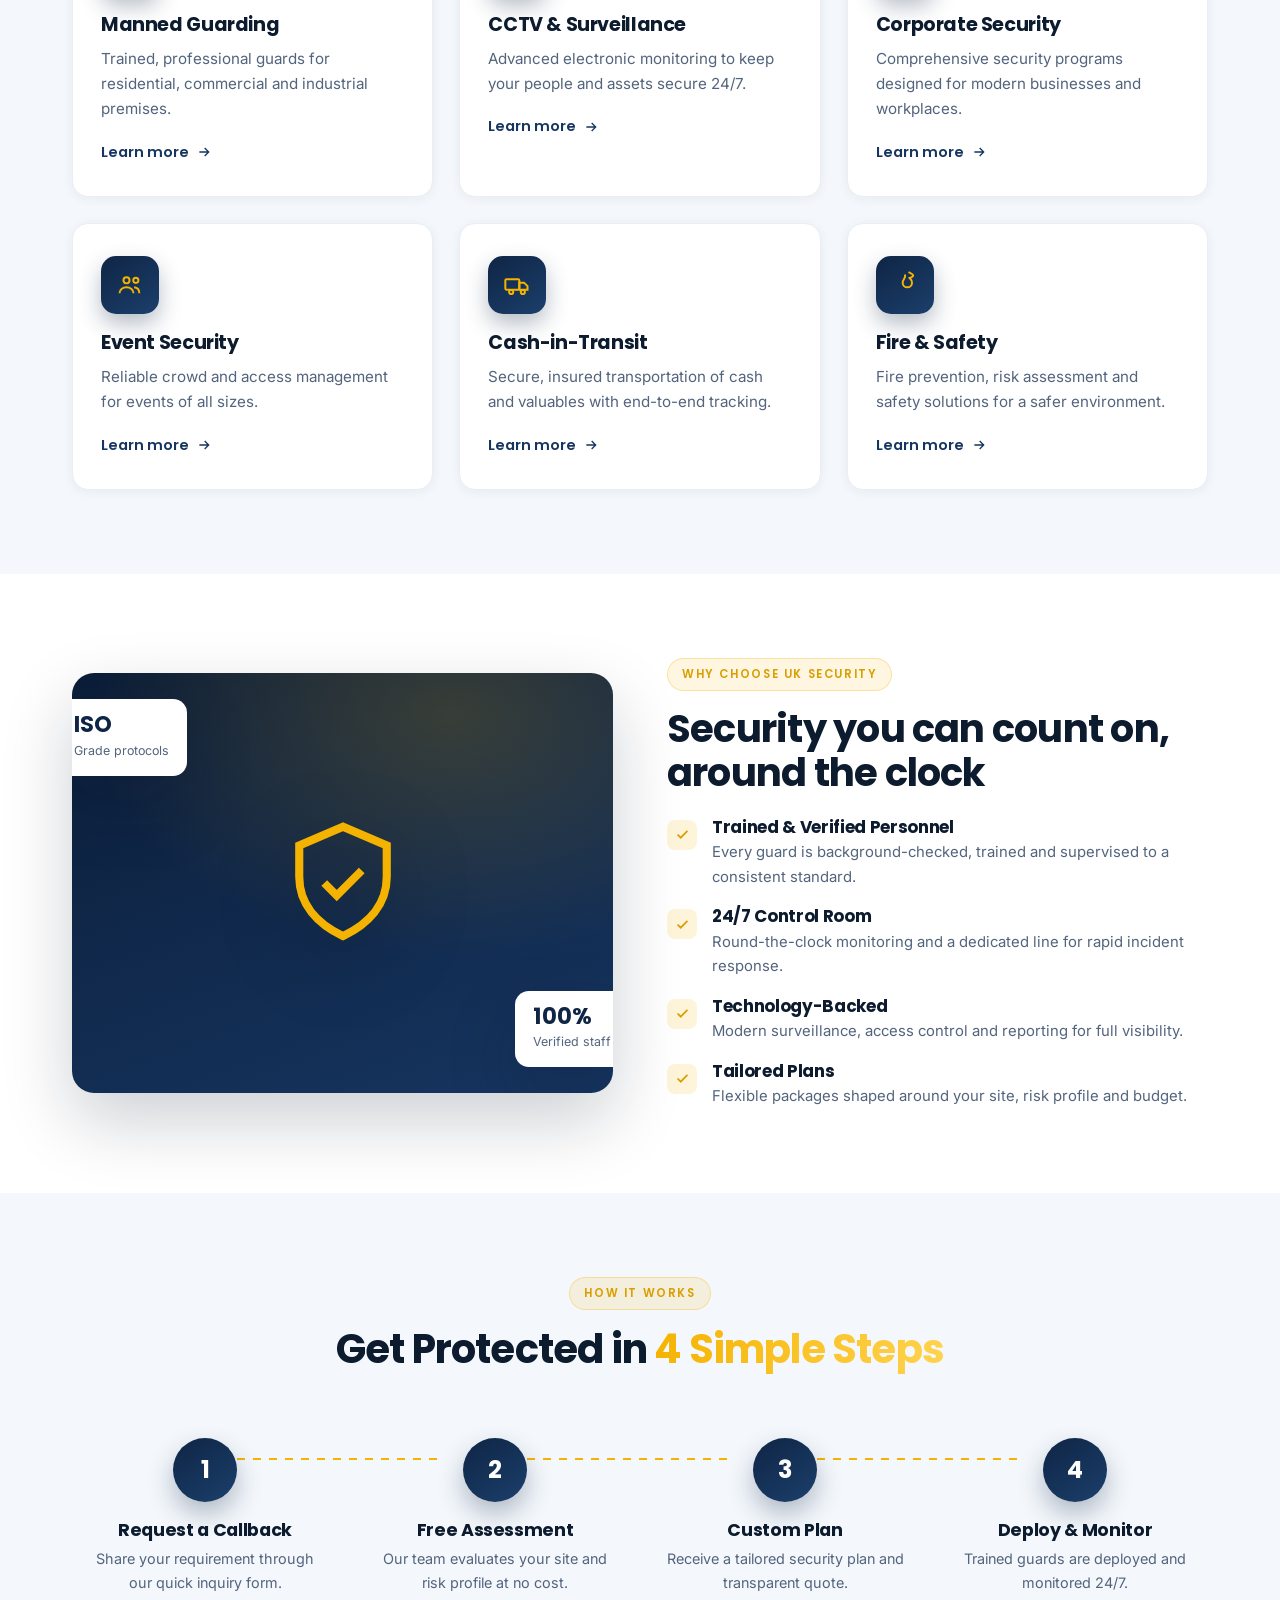
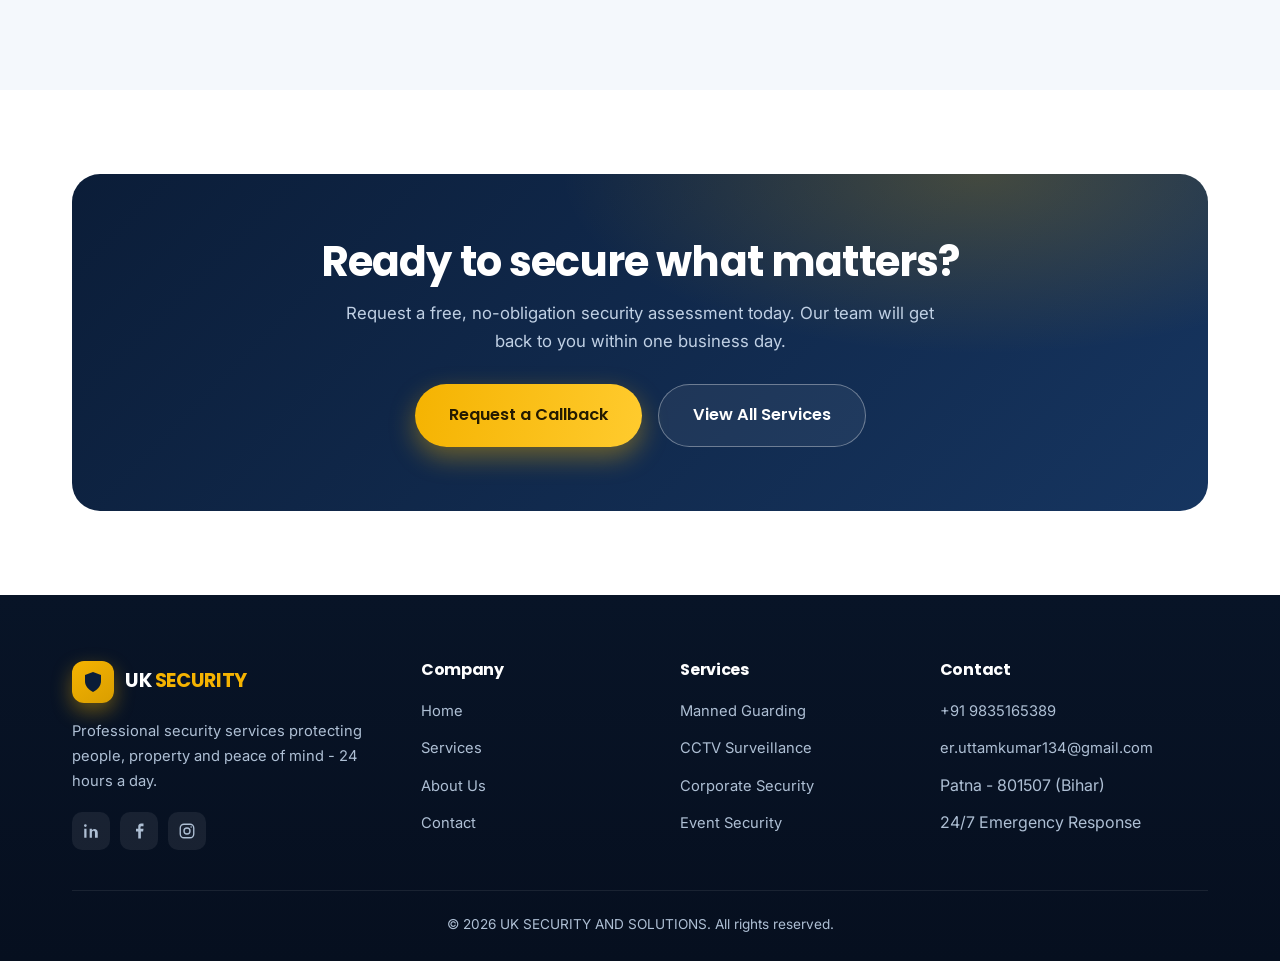
==== commit 28929d20: "test" ====
--- a/aegis-security/index.html
+++ b/aegis-security/index.html
@@ -50,7 +50,7 @@
             <div class="hero__grid" aria-hidden="true"></div>
             <div class="hero__glow g1" aria-hidden="true"></div>
             <div class="hero__glow g2" aria-hidden="true"></div>
-            <!-- <div class="hero__photo" aria-hidden="true"><img src="assets/security-hero.png" alt=""></div> -->
+            <!-- <div class="hero__photo" aria-hidden="true"><img src ="assets/security-hero.png" alt=""></div> -->
             <div class="container hero__inner">
                 <div class="hero__content reveal">
                     <span class="eyebrow">Licensed &amp; Professional Security</span>
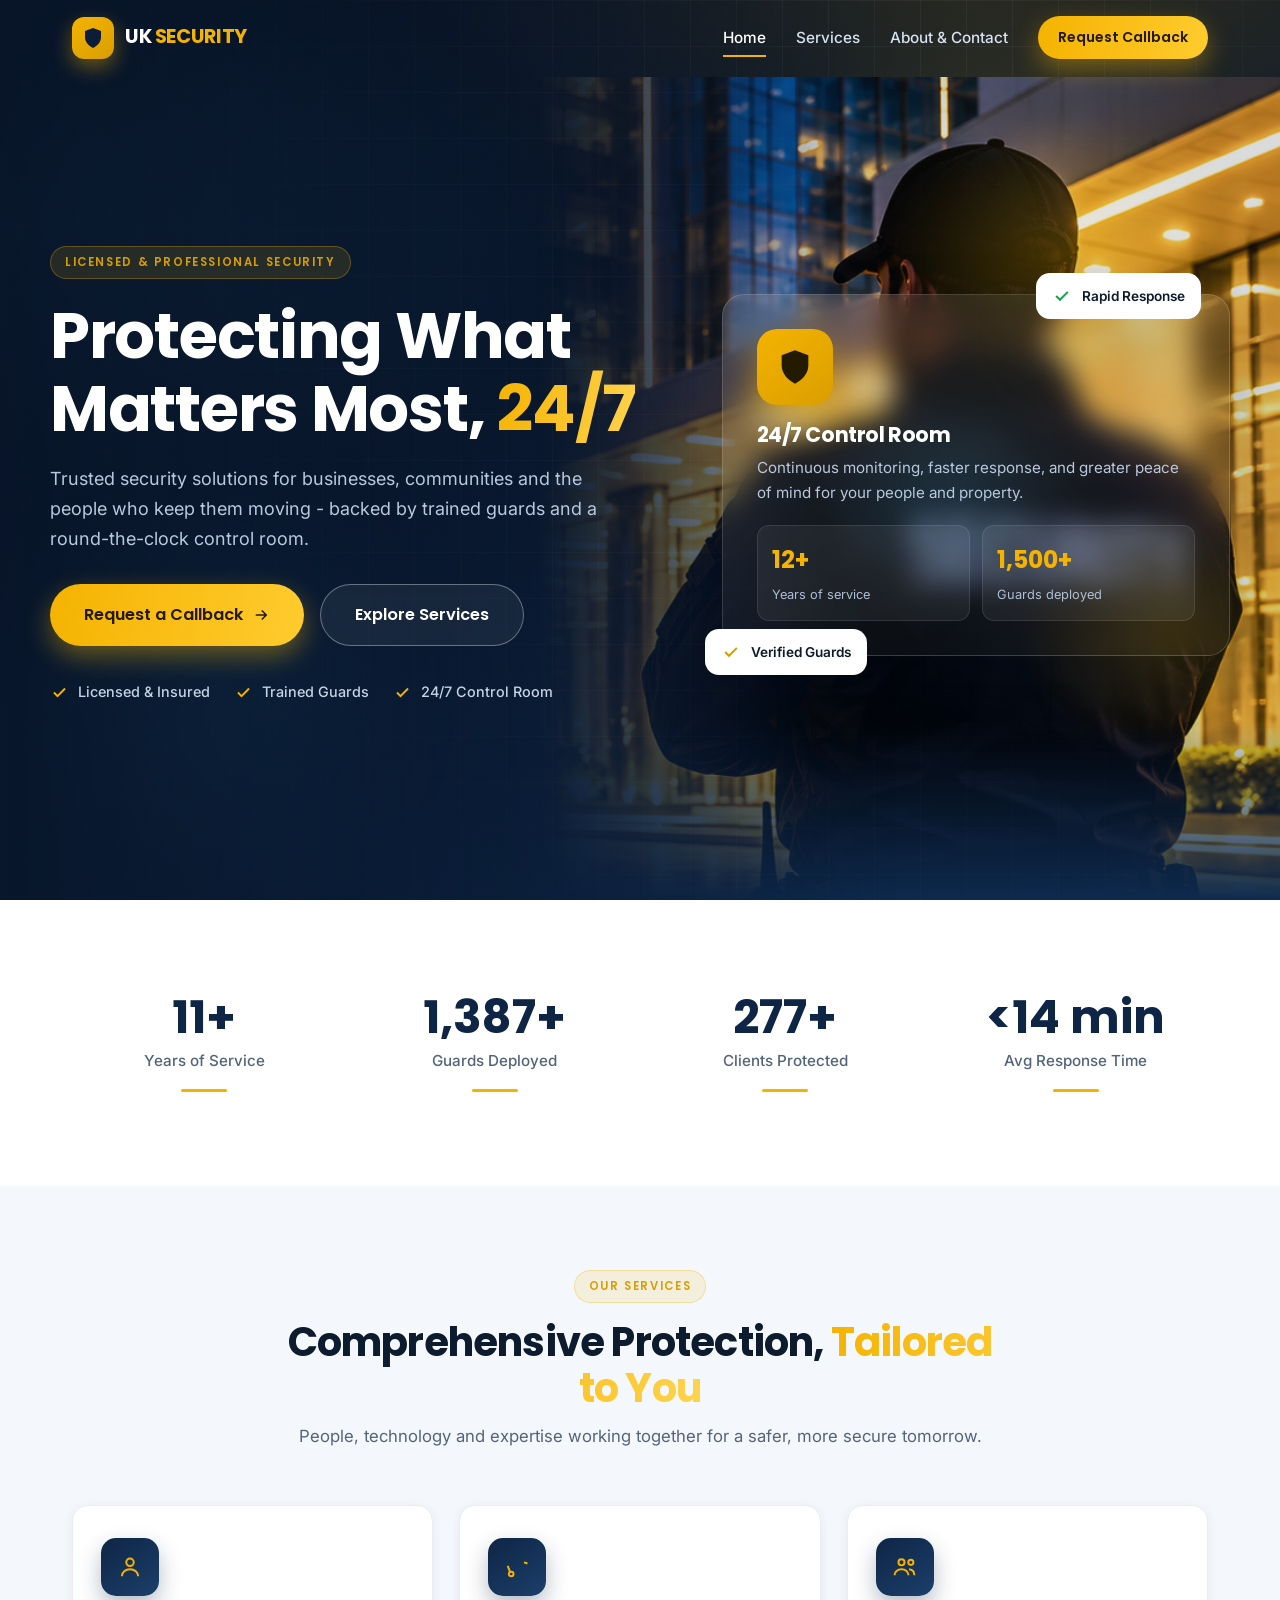
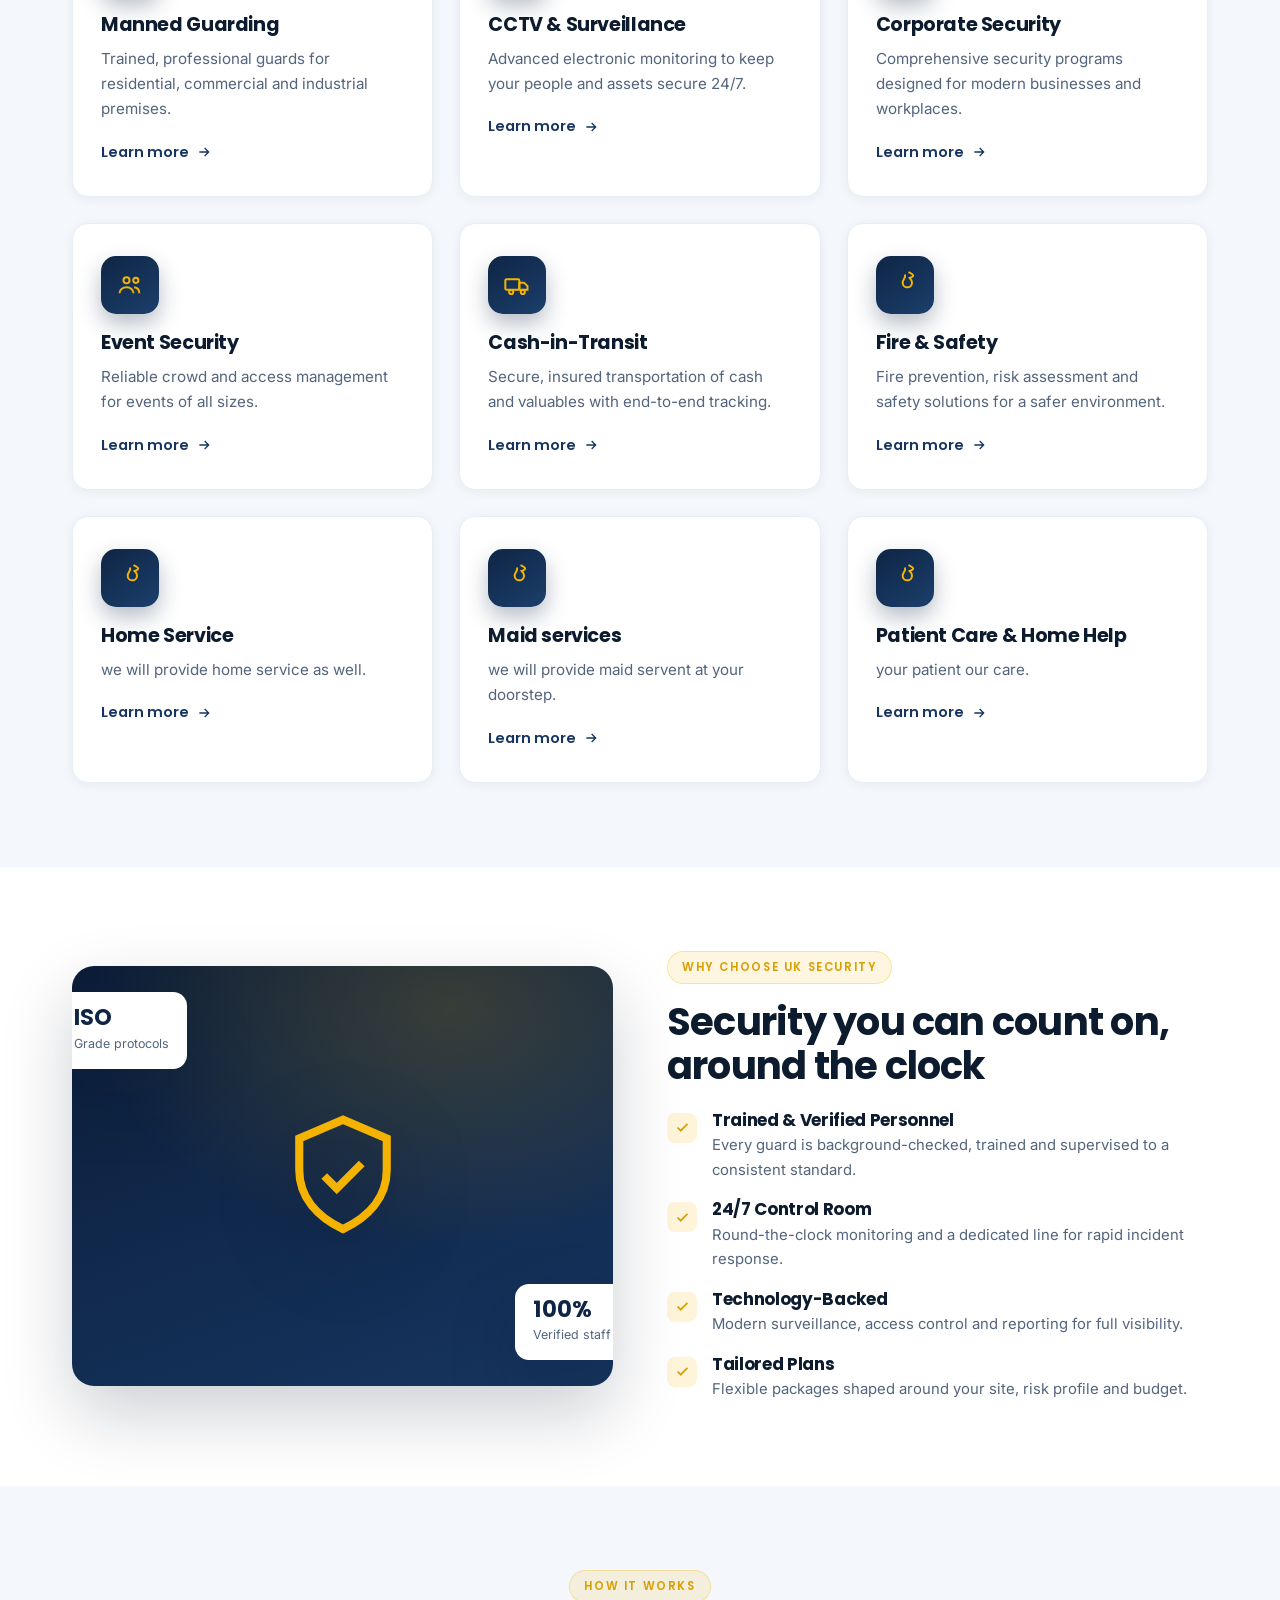
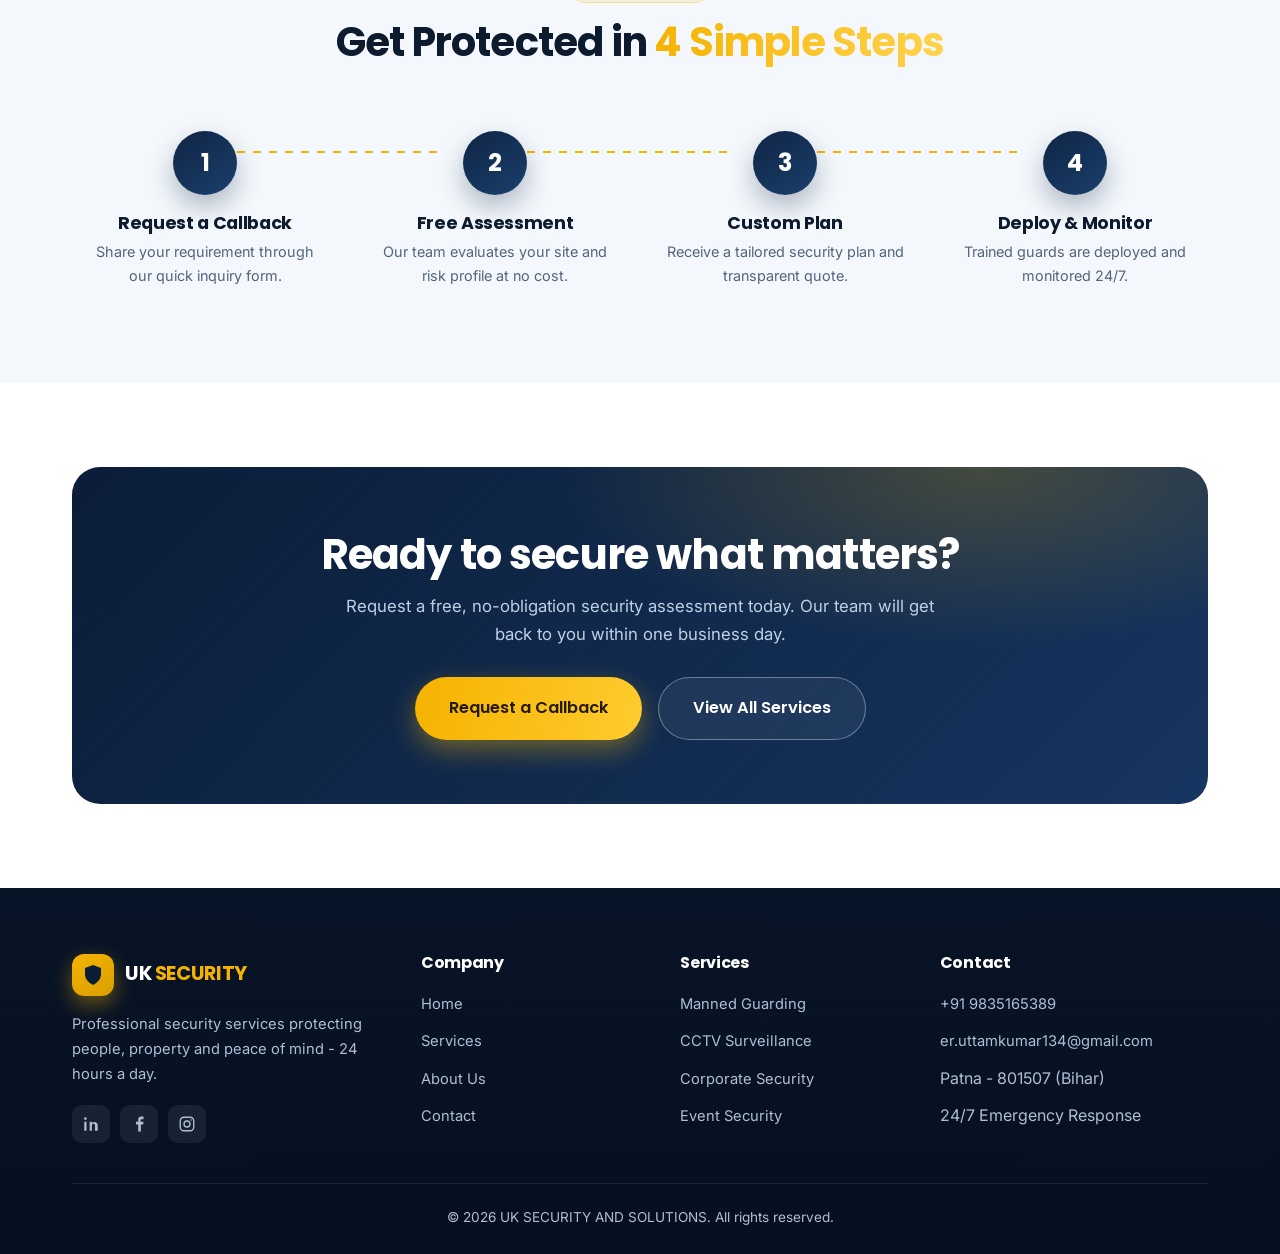
==== commit 7647b807: "New features" ====
--- a/aegis-security/index.html
+++ b/aegis-security/index.html
@@ -50,7 +50,7 @@
             <div class="hero__grid" aria-hidden="true"></div>
             <div class="hero__glow g1" aria-hidden="true"></div>
             <div class="hero__glow g2" aria-hidden="true"></div>
-            <!-- <div class="hero__photo" aria-hidden="true"><img src ="assets/security-hero.png" alt=""></div> -->
+            <div class="hero__photo"></div>
             <div class="container hero__inner">
                 <div class="hero__content reveal">
                     <span class="eyebrow">Licensed &amp; Professional Security</span>
@@ -211,6 +211,42 @@
                             </svg></div>
                         <h3>Fire &amp; Safety</h3>
                         <p>Fire prevention, risk assessment and safety solutions for a safer environment.</p>
+                        <a href="services.html" class="card__link">Learn more <svg viewBox="0 0 24 24" fill="none"
+                                stroke="currentColor" stroke-width="2">
+                                <path d="M5 12h14M13 6l6 6-6 6" />
+                            </svg></a>
+                    </article>
+                    <article class="card reveal d3">
+                        <div class="card__ico"><svg viewBox="0 0 24 24" fill="none" stroke="currentColor"
+                                stroke-width="1.7">
+                                <path d="M12 3c1 3-2 4-2 7a4 4 0 008 0c0-2-1-3-2-4 5-2 3-3-1-5-2-6z" />
+                            </svg></div>
+                        <h3>Home Service</h3>
+                        <p>we will provide home service as well.</p>
+                        <a href="services.html" class="card__link">Learn more <svg viewBox="0 0 24 24" fill="none"
+                                stroke="currentColor" stroke-width="2">
+                                <path d="M5 12h14M13 6l6 6-6 6" />
+                            </svg></a>
+                    </article>
+                    <article class="card reveal d3">
+                        <div class="card__ico"><svg viewBox="0 0 24 24" fill="none" stroke="currentColor"
+                                stroke-width="1.7">
+                                <path d="M12 3c1 3-2 4-2 7a4 4 0 008 0c0-2-1-3-2-4 5-2 3-3-1-5-2-6z" />
+                            </svg></div>
+                        <h3>Maid services</h3>
+                        <p>we will provide maid servent at your doorstep.</p>
+                        <a href="services.html" class="card__link">Learn more <svg viewBox="0 0 24 24" fill="none"
+                                stroke="currentColor" stroke-width="2">
+                                <path d="M5 12h14M13 6l6 6-6 6" />
+                            </svg></a>
+                    </article>
+                    <article class="card reveal d3">
+                        <div class="card__ico"><svg viewBox="0 0 24 24" fill="none" stroke="currentColor"
+                                stroke-width="1.7">
+                                <path d="M12 3c1 3-2 4-2 7a4 4 0 008 0c0-2-1-3-2-4 5-2 3-3-1-5-2-6z" />
+                            </svg></div>
+                        <h3>Patient Care &amp; Home Help</h3>
+                        <p>your patient our care.</p>
                         <a href="services.html" class="card__link">Learn more <svg viewBox="0 0 24 24" fill="none"
                                 stroke="currentColor" stroke-width="2">
                                 <path d="M5 12h14M13 6l6 6-6 6" />
--- a/aegis-security/css/style.css
+++ b/aegis-security/css/style.css
@@ -332,20 +332,99 @@
     mask-image: radial-gradient(circle at 60% 32%, #000 38%, transparent 78%)
 }
 
-/* .hero__photo {
+/* ===== HERO BACKGROUND PNG (animated) ===== */
+.hero__photo {
     position: absolute;
-    top: 0;
+    top: 0px;
     right: 0;
     bottom: 0;
     z-index: 1;
     pointer-events: none;
-    width: clamp(320px, 46vw, 820px);
-    background-image: url('../assets/security-hero.png');
-    background-size: cover;
-    background-position: right center;
-    background-repeat: no-repeat;
-    opacity: 1;
-} */
+    width: 58vw;
+    min-width: 340px;
+    overflow: hidden;
+    /* soft fade into the dark background on the left, top and bottom */
+    -webkit-mask-image: linear-gradient(90deg, transparent 0%, #000 38%, #000 100%),
+        linear-gradient(180deg, #000 0%, #000 80%, transparent 100%);
+    -webkit-mask-composite: source-in;
+    mask-image: linear-gradient(90deg, transparent 0%, #000 38%, #000 100%),
+        linear-gradient(180deg, #000 0%, #000 80%, transparent 100%);
+    mask-composite: intersect;
+}
+
+/* the animated image layer */
+.hero__photo::before {
+    content: "";
+    position: absolute;
+    inset: clamp(40px, 6vw, 100px)0 0 0;
+    background: url('../assets/security-hero.png') right 20% / cover no-repeat;
+    opacity: .85;
+    transform-origin: 80% 0%;
+    animation: heroDrift 18s ease-in-out infinite alternate;
+    will-change: transform;
+}
+
+/* glowing city-light shimmer over the image */
+.hero__photo::after {
+    content: "";
+    position: absolute;
+    inset: 0;
+    background:
+        radial-gradient(260px 200px at 72% 28%, rgba(245, 179, 1, .28), transparent 70%),
+        radial-gradient(220px 180px at 85% 70%, rgba(245, 179, 1, .20), transparent 70%),
+        radial-gradient(200px 160px at 55% 55%, rgba(56, 189, 248, .14), transparent 70%);
+    mix-blend-mode: screen;
+    animation: heroGlow 6s ease-in-out infinite alternate;
+}
+
+@keyframes heroDrift {
+    0% {
+        transform: scale(1) translate3d(0, 0, 0);
+    }
+
+    100% {
+        transform: scale(1.05) translate3d(-12px, 0, 0);
+    }
+}
+
+@keyframes heroGlow {
+    0% {
+        opacity: .35;
+        transform: translateY(0);
+    }
+
+    100% {
+        opacity: 1;
+        transform: translateY(-14px);
+    }
+}
+
+/* make sure the dark gradient on the left stays readable over the image */
+.hero::after {
+    content: "";
+    position: absolute;
+    inset: 0;
+    z-index: 1;
+    pointer-events: none;
+    background: linear-gradient(90deg, rgba(8, 20, 39, .88) 0%, rgba(8, 20, 39, .55) 40%, transparent 70%);
+}
+
+/* respect users who disable animation */
+@media (prefers-reduced-motion: reduce) {
+
+    .hero__photo::before,
+    .hero__photo::after {
+        animation: none;
+    }
+}
+
+/* mobile: show it as a faint backdrop */
+@media (max-width: 900px) {
+    .hero__photo {
+        width: 100%;
+        opacity: .35;
+    }
+}
 
 .hero__glow {
     position: absolute;
@@ -1353,17 +1432,7 @@
 
 @media(max-width:1100px) {
 
-    /* .hero__photo {
-        width: clamp(280px, 50vw, 620px);
-        opacity: .8;
-    } */
-
-    /* .hero__photo::after {
-        content: "";
-        position: absolute;
-        inset: 0;
-        background: linear-gradient(90deg, #0b1d38 0%, rgba(11, 29, 56, .6) 28%, transparent 60%);
-    } */
+
 
     .hero__inner {
         grid-template-columns: 1fr;
@@ -1415,11 +1484,7 @@
 }
 
 @media(max-width:760px) {
-    /* .hero__photo {
-        width: 72%;
-        opacity: .5;
-        background-position: 85% center;
-    } */
+
 
     .nav__toggle {
         display: flex
@@ -1473,9 +1538,6 @@
 
 @media(max-width:560px) {
 
-    /* .hero__photo {
-        display: none;
-    } */
 
     .stats,
     .steps,
@@ -1496,44 +1558,4 @@
         opacity: 1;
         transform: none
     }
-}
-
-/* .hero__photo {
-    position: absolute;
-    top: 0;
-    right: 0;
-    bottom: 0;
-    z-index: 1;
-    pointer-events: none;
-    width: clamp(380px, 52vw, 900px);
-    background: url('../assets/security-hero.png') right center/cover no-repeat;
-    opacity: 1;
-}
-
-.hero__photo::before {
-    content: "";
-    position: absolute;
-    inset: 0;
-    background: linear-gradient(90deg, #081427 0%, rgba(8, 20, 39, .85) 22%, rgba(8, 20, 39, .4) 52%, transparent 80%);
-}
-
-@media(max-width: 1100px) {
-    .hero__photo {
-        width: clamp(320px, 56vw, 640px);
-        opacity: .85;
-    }
-}
-
-@media(max-width: 960px) {
-    .hero__photo {
-        width: 72%;
-        opacity: .4;
-        background-position: center;
-    }
-}
-
-@media(max-width: 560px) {
-    .hero__photo {
-        display: none;
-    }
-} */+}
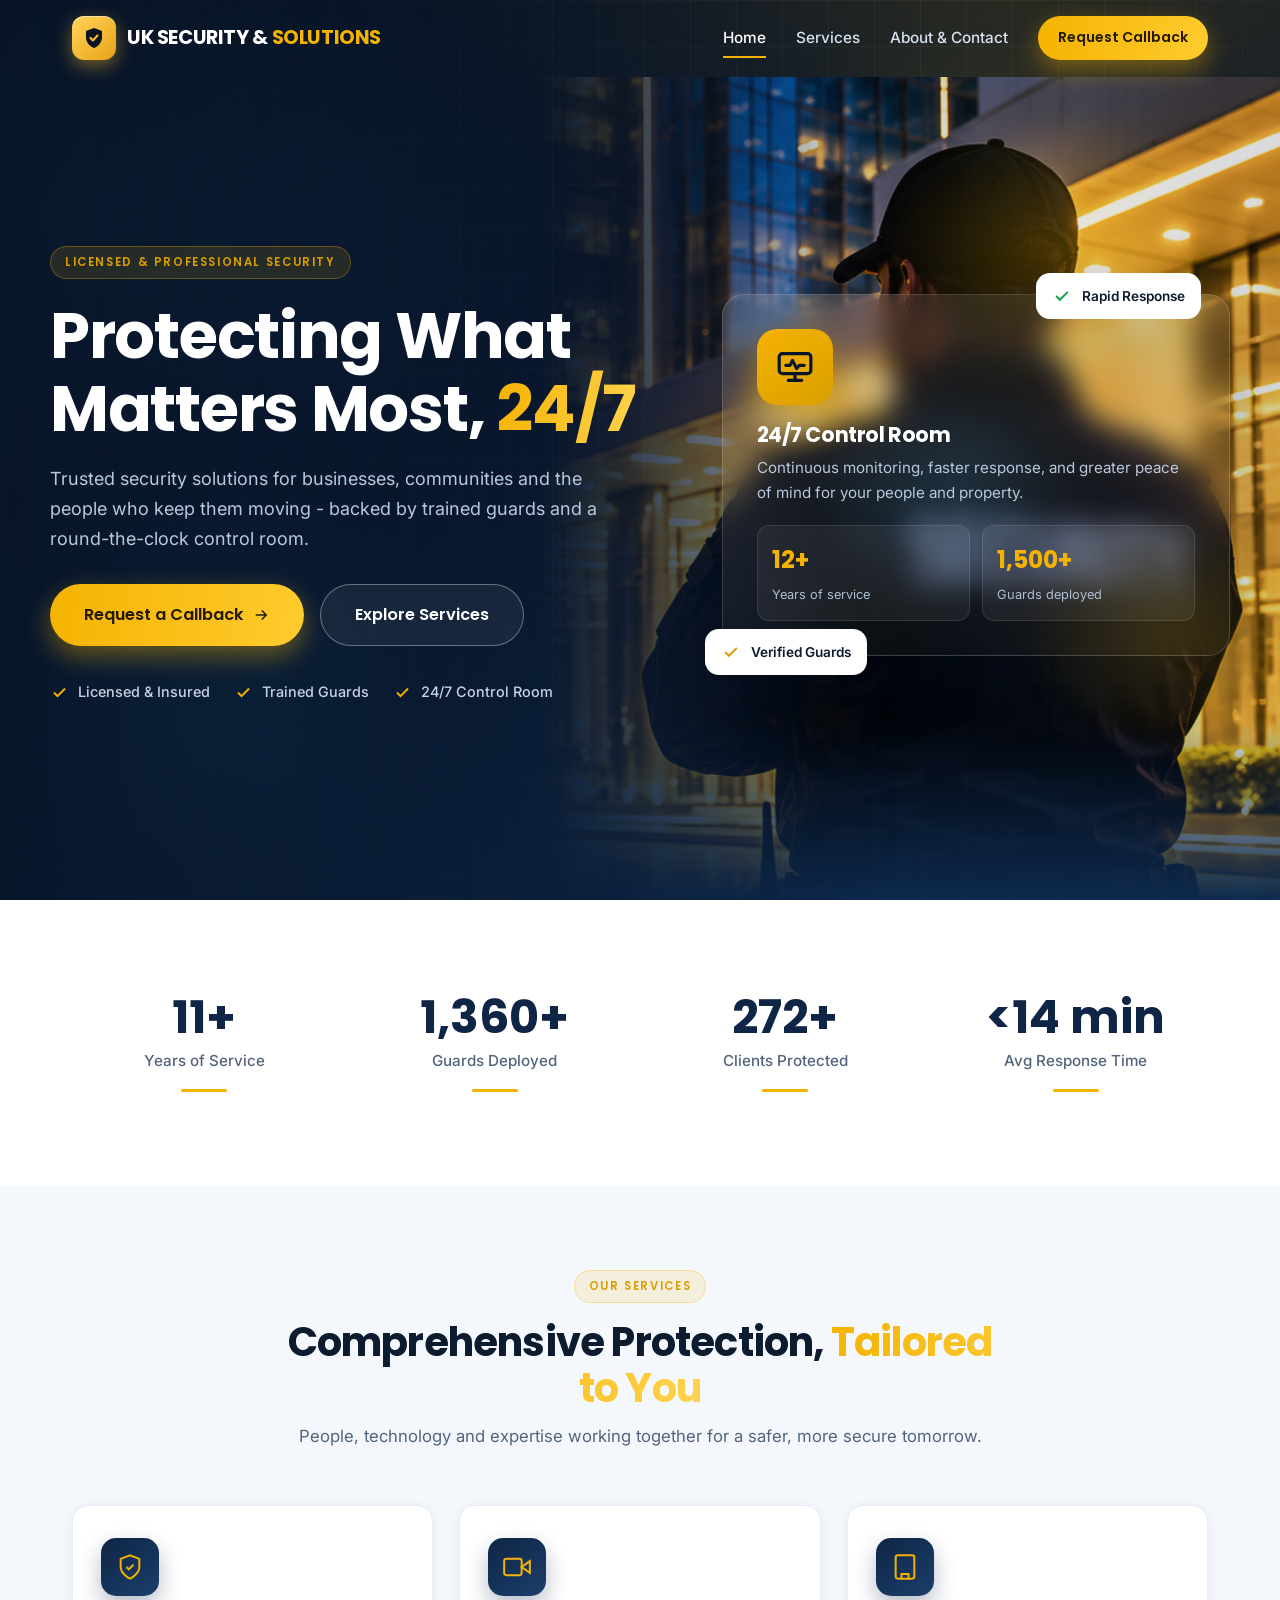
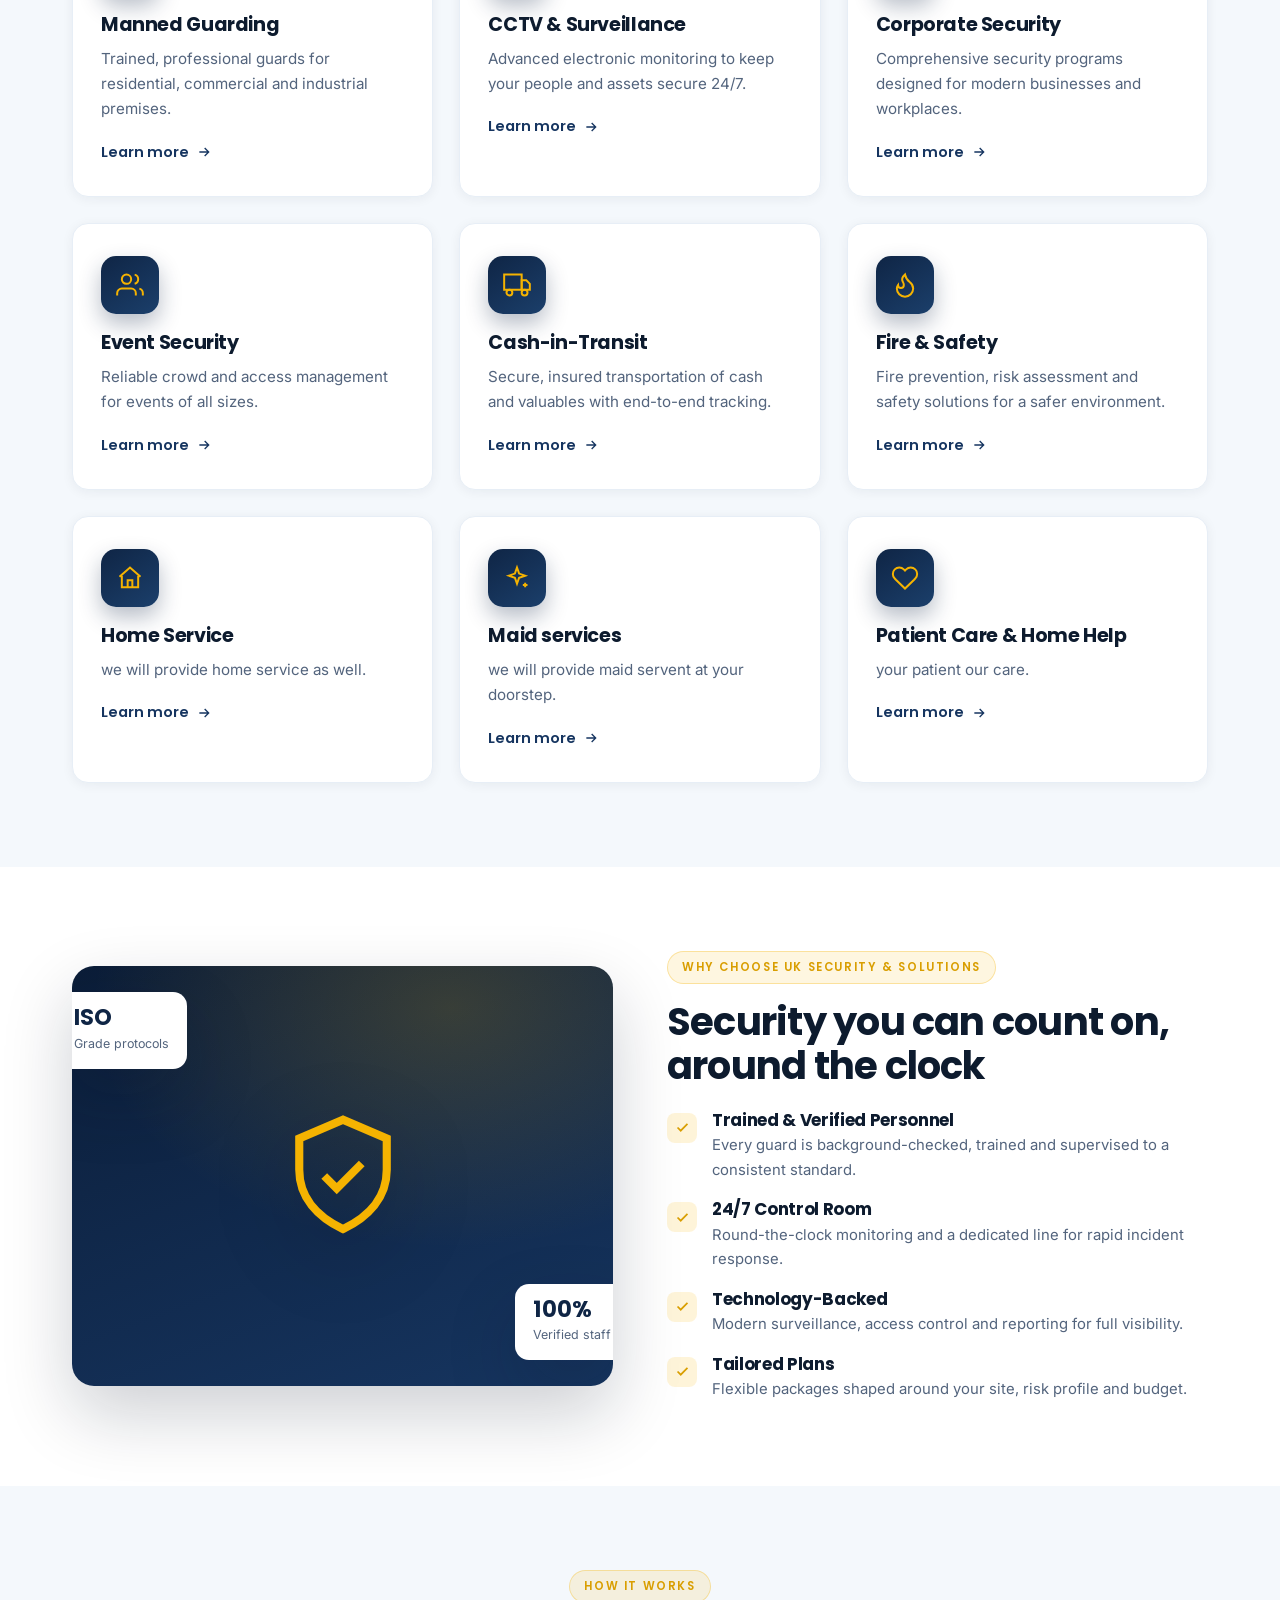
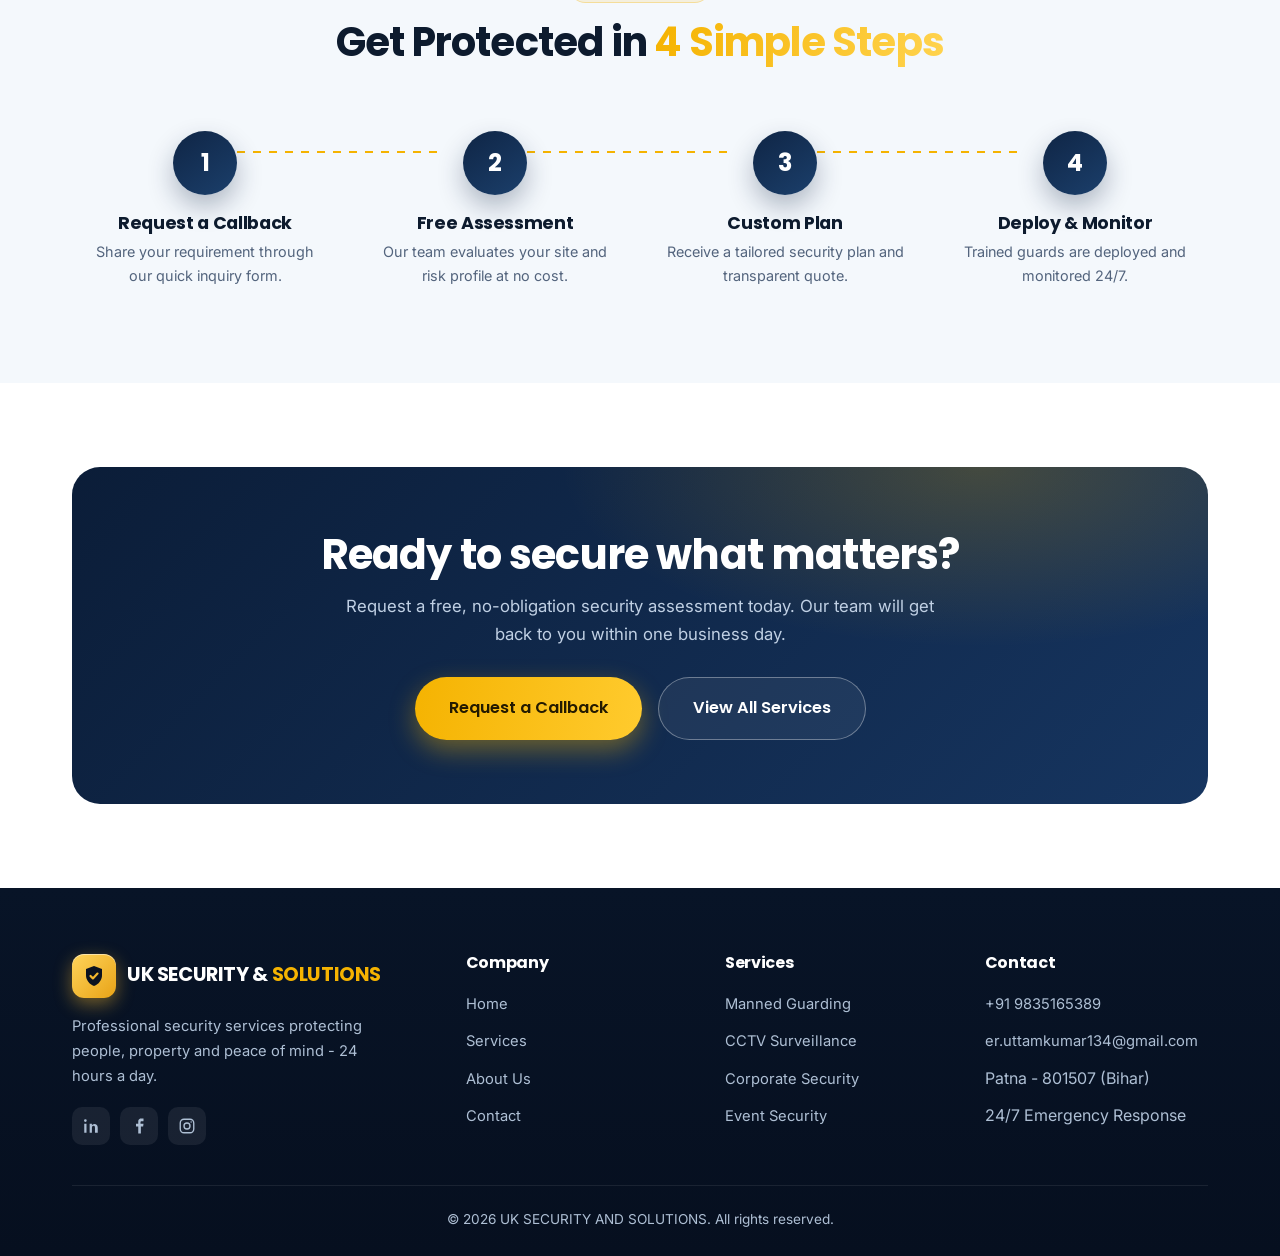
==== commit b36da1b3: "new changes" ====
--- a/aegis-security/index.html
+++ b/aegis-security/index.html
@@ -29,10 +29,12 @@
     <header class="nav" id="nav">
         <div class="container nav__inner">
             <a class="brand" href="index.html">
-                <span class="brand__mark"><svg viewBox="0 0 24 24" fill="#0b1d38">
-                        <path d="M12 2 4 5v6c0 5 3.4 8.5 8 11 4.6-2.5 8-6 8-11V5l-8-3z" />
+                <span class="brand__mark"><svg viewBox="0 0 24 24" width="26" height="26">
+                        <path d="M12 2l8 3v6c0 5.2-3.4 9.3-8 11-4.6-1.7-8-5.8-8-11V5z" fill="#0b1220" />
+                        <path d="M8.5 12l2.4 2.4 4.6-4.8" fill="none" stroke="#f5b82e" stroke-width="2.2"
+                            stroke-linecap="round" stroke-linejoin="round" />
                     </svg></span>
-                <span class="brand__text">UK <span>SECURITY</span></span>
+                <span class="brand__text">UK SECURITY &amp; <span>SOLUTIONS</span></span>
             </a>
             <button class="nav__toggle" id="navToggle"
                 aria-label="Menu"><span></span><span></span><span></span></button>
@@ -82,8 +84,11 @@
                             stroke-width="2.4">
                             <path d="m5 12 4.5 4.5L19 7" />
                         </svg>Rapid Response</div>
-                    <div class="hero__shield"><svg viewBox="0 0 24 24" fill="currentColor">
-                            <path d="M12 2 4 5v6c0 5 3.4 8.5 8 11 4.6-2.5 8-6 8-11V5l-8-3z" />
+                    <div class="hero__shield"><svg viewBox="0 0 24 24" fill="none" stroke="#081427" stroke-width="1.9"
+                            stroke-linecap="round" stroke-linejoin="round">
+                            <rect x="2.5" y="4" width="19" height="12" rx="2" />
+                            <path d="M8 20h8M12 16v4" />
+                            <path d="M6.5 11h2.5l1.5-3 2.5 5 1.5-2h3" />
                         </svg></div>
                     <h3>24/7 Control Room</h3>
                     <p>Continuous monitoring, faster response, and greater peace of mind for your people and property.
@@ -134,8 +139,8 @@
                     <article class="card reveal">
                         <div class="card__ico"><svg viewBox="0 0 24 24" fill="none" stroke="currentColor"
                                 stroke-width="1.7">
-                                <circle cx="12" cy="8" r="3.2" />
-                                <path d="M5 20c0-3.6 3.1-6 7-6s7 2.4 7 6" />
+                                <path d="M12 22s8-4 8-10V5l-8-3-8 3v7c0 6 8 10 8 10z" />
+                                <path d="M9 12l2 2 4-4" />
                             </svg></div>
                         <h3>Manned Guarding</h3>
                         <p>Trained, professional guards for residential, commercial and industrial premises.</p>
@@ -147,10 +152,8 @@
                     <article class="card reveal d1">
                         <div class="card__ico"><svg viewBox="0 0 24 24" fill="none" stroke="currentColor"
                                 stroke-width="1.7">
-                                <path d="M3 71l4-3 1 4-14 3z" />
-                                <path d="M4 11l2 5" />
-                                <circle cx="7" cy="18" r="2" />
-                                <path d="M18 8l3 1" />
+                                <path d="M23 7l-7 5 7 5z" />
+                                <rect x="1" y="5" width="15" height="14" rx="2" />
                             </svg></div>
                         <h3>CCTV &amp; Surveillance</h3>
                         <p>Advanced electronic monitoring to keep your people and assets secure 24/7.</p>
@@ -162,10 +165,10 @@
                     <article class="card reveal">
                         <div class="card__ico"><svg viewBox="0 0 24 24" fill="none" stroke="currentColor"
                                 stroke-width="1.7">
-                                <circle cx="9" cy="8" r="2.6" />
-                                <path d="M3 19c0-3 2.7-5 6-5s6 2 6 5" />
-                                <circle cx="17" cy="8" r="2.2" />
-                                <path d="M15.5 14c2.6.3 4.5 2.2 4.5 5" />
+                                <rect x="4" y="2" width="16" height="20" rx="2" />
+                                <path d="M9 22v-4h6v4" />
+                                <path
+                                    d="M8 6h.01M12 6h.01M16 6h.01M8 10h.01M12 10h.01M16 10h.01M8 14h.01M12 14h.01M16 14h.01" />
                             </svg></div>
                         <h3>Corporate Security</h3>
                         <p>Comprehensive security programs designed for modern businesses and workplaces.</p>
@@ -177,10 +180,10 @@
                     <article class="card reveal">
                         <div class="card__ico"><svg viewBox="0 0 24 24" fill="none" stroke="currentColor"
                                 stroke-width="1.7">
-                                <circle cx="9" cy="8" r="2.6" />
-                                <path d="M3 19c0-3 2.7-5 6-5s6 2 6 5" />
-                                <circle cx="17" cy="8" r="2.2" />
-                                <path d="M15.5 14c2.6.3 4.5 2.2 4.5 5" />
+                                <path d="M17 21v-2a4 4 0 00-4-4H5a4 4 0 00-4 4v2" />
+                                <circle cx="9" cy="7" r="4" />
+                                <path d="M23 21v-2a4 4 0 00-3-3.87" />
+                                <path d="M16 3.13a4 4 0 010 7.75" />
                             </svg></div>
                         <h3>Event Security</h3>
                         <p>Reliable crowd and access management for events of all sizes.</p>
@@ -192,10 +195,10 @@
                     <article class="card reveal d1">
                         <div class="card__ico"><svg viewBox="0 0 24 24" fill="none" stroke="currentColor"
                                 stroke-width="1.7">
-                                <rect x="2" y="7" width="12" height="9" rx="1" />
-                                <path d="M14 10h4l3 3v3h-7z" />
-                                <circle cx="7" cy="18" r="1.8" />
-                                <circle cx="17" cy="18" r="1.8" />
+                                <path d="M1 3h15v13H1z" />
+                                <path d="M16 8h4l3 3v5h-7z" />
+                                <circle cx="5.5" cy="18.5" r="2.5" />
+                                <circle cx="18.5" cy="18.5" r="2.5" />
                             </svg></div>
                         <h3>Cash-in-Transit</h3>
                         <p>Secure, insured transportation of cash and valuables with end-to-end tracking.</p>
@@ -207,7 +210,8 @@
                     <article class="card reveal d2">
                         <div class="card__ico"><svg viewBox="0 0 24 24" fill="none" stroke="currentColor"
                                 stroke-width="1.7">
-                                <path d="M12 3c1 3-2 4-2 7a4 4 0 008 0c0-2-1-3-2-4 5-2 3-3-1-5-2-6z" />
+                                <path
+                                    d="M8.5 14.5A2.5 2.5 0 0011 12c0-1.38-.5-2-1-3-1.07-2.14-.22-4.05 2-6 .5 2.5 2 4.9 4 6.5 2 1.6 3 3.5 3 5.5a7 7 0 11-14 0c0-1.15.43-2.29 1-3a2.5 2.5 0 002.5 2.5z" />
                             </svg></div>
                         <h3>Fire &amp; Safety</h3>
                         <p>Fire prevention, risk assessment and safety solutions for a safer environment.</p>
@@ -219,7 +223,9 @@
                     <article class="card reveal d3">
                         <div class="card__ico"><svg viewBox="0 0 24 24" fill="none" stroke="currentColor"
                                 stroke-width="1.7">
-                                <path d="M12 3c1 3-2 4-2 7a4 4 0 008 0c0-2-1-3-2-4 5-2 3-3-1-5-2-6z" />
+                                <path d="M3 11l9-8 9 8" />
+                                <path d="M5 10v10h14V10" />
+                                <path d="M10 20v-6h4v6" />
                             </svg></div>
                         <h3>Home Service</h3>
                         <p>we will provide home service as well.</p>
@@ -231,7 +237,8 @@
                     <article class="card reveal d3">
                         <div class="card__ico"><svg viewBox="0 0 24 24" fill="none" stroke="currentColor"
                                 stroke-width="1.7">
-                                <path d="M12 3c1 3-2 4-2 7a4 4 0 008 0c0-2-1-3-2-4 5-2 3-3-1-5-2-6z" />
+                                <path d="M12 3l1.8 5.2L19 10l-5.2 1.8L12 17l-1.8-5.2L5 10l5.2-1.8z" />
+                                <path d="M19 16v4M17 18h4" />
                             </svg></div>
                         <h3>Maid services</h3>
                         <p>we will provide maid servent at your doorstep.</p>
@@ -243,7 +250,8 @@
                     <article class="card reveal d3">
                         <div class="card__ico"><svg viewBox="0 0 24 24" fill="none" stroke="currentColor"
                                 stroke-width="1.7">
-                                <path d="M12 3c1 3-2 4-2 7a4 4 0 008 0c0-2-1-3-2-4 5-2 3-3-1-5-2-6z" />
+                                <path
+                                    d="M20.8 4.6a5.5 5.5 0 00-7.8 0L12 5.7l-1-1.1a5.5 5.5 0 00-7.8 7.8l1 1.1L12 21l7.8-7.5 1-1.1a5.5 5.5 0 000-7.8z" />
                             </svg></div>
                         <h3>Patient Care &amp; Home Help</h3>
                         <p>your patient our care.</p>
@@ -271,7 +279,7 @@
                     </div>
                 </div>
                 <div class="reveal d1">
-                    <span class="eyebrow">Why Choose UK SECURITY</span>
+                    <span class="eyebrow">Why Choose UK SECURITY &amp; SOLUTIONS</span>
                     <h2 style="font-size:clamp(1.7rem,3.4vw,2.4rem);margin:16px 0 22px">Security you can count on,
                         around the clock</h2>
                     <ul class="flist">
@@ -371,10 +379,12 @@
             <div class="footer__top">
                 <div class="footer__about">
                     <a class="brand" href="index.html">
-                        <span class="brand__mark"><svg viewBox="0 0 24 24" fill="#0b1d38">
-                                <path d="M12 2 4 5v6c0 5 3.4 8.5 8 11 4.6-2.5 8-6 8-11V5l-8-3z" />
+                        <span class="brand__mark"><svg viewBox="0 0 24 24" width="26" height="26">
+                                <path d="M12 2l8 3v6c0 5.2-3.4 9.3-8 11-4.6-1.7-8-5.8-8-11V5z" fill="#0b1220" />
+                                <path d="M8.5 12l2.4 2.4 4.6-4.8" fill="none" stroke="#f5b82e" stroke-width="2.2"
+                                    stroke-linecap="round" stroke-linejoin="round" />
                             </svg></span>
-                        <span class="brand__text">UK <span>SECURITY</span></span>
+                        <span class="brand__text">UK SECURITY &amp; <span>SOLUTIONS</span></span>
                     </a>
                     <p>Professional security services protecting people, property and peace of mind - 24 hours a day.
                     </p>
--- a/aegis-security/css/style.css
+++ b/aegis-security/css/style.css
@@ -224,13 +224,19 @@
 }
 
 .brand__mark {
-    width: 42px;
-    height: 42px;
     display: grid;
     place-items: center;
+    width: 44px;
+    height: 44px;
     border-radius: 12px;
-    background: linear-gradient(145deg, var(--gold), var(--gold-600));
-    box-shadow: 0 8px 20px rgba(245, 179, 1, .4)
+    background: linear-gradient(135deg, #ffd45a, #e8a317);
+    box-shadow: 0 6px 18px rgba(245, 184, 46, .45),
+        inset 0 1px 0 rgba(255, 255, 255, .5);
+    transition: transform .3s ease;
+}
+
+.brand:hover .brand__mark {
+    transform: rotate(-6deg) scale(1.08);
 }
 
 .brand__mark svg {
@@ -1558,4 +1564,13 @@
         opacity: 1;
         transform: none
     }
+}
+
+.footer .brand,
+.footer .brand__text {
+    white-space: nowrap;
+}
+
+.footer__top {
+    grid-template-columns: 1.6fr 1fr 1fr 1fr;
 }
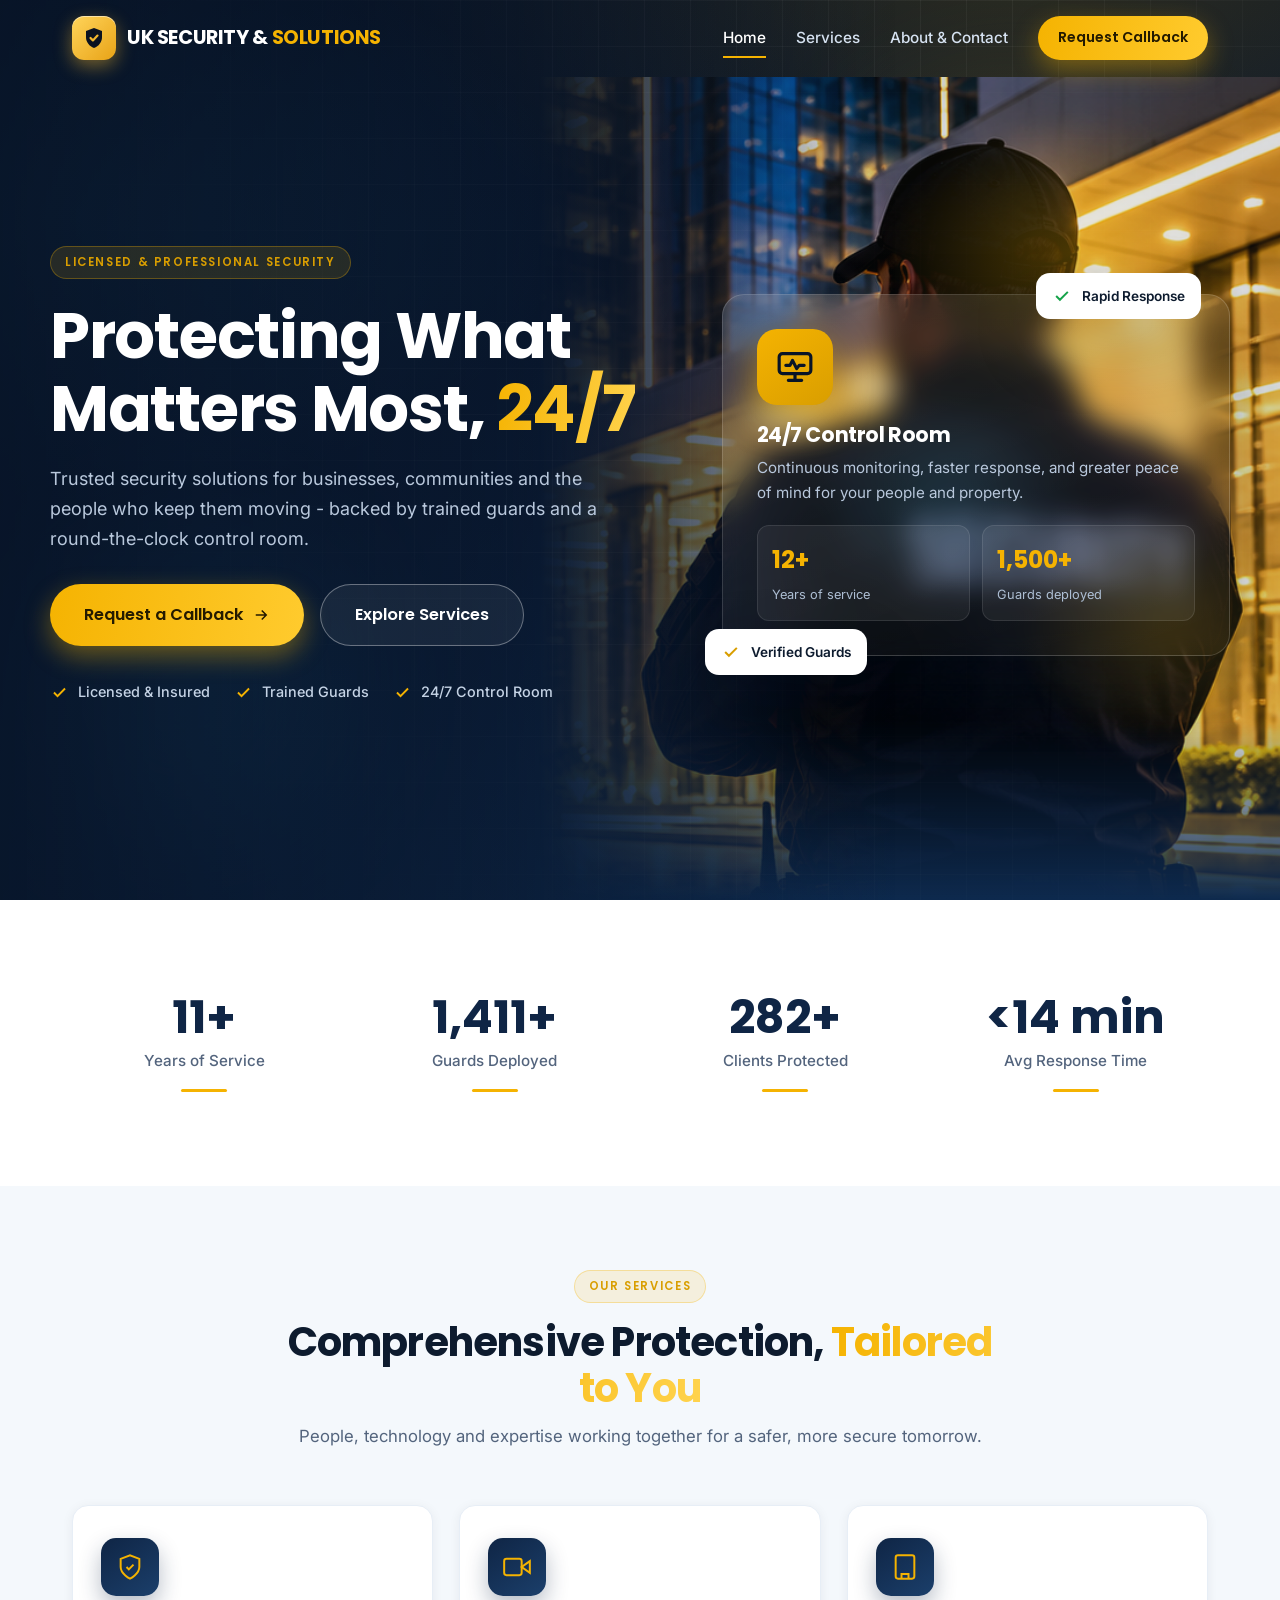
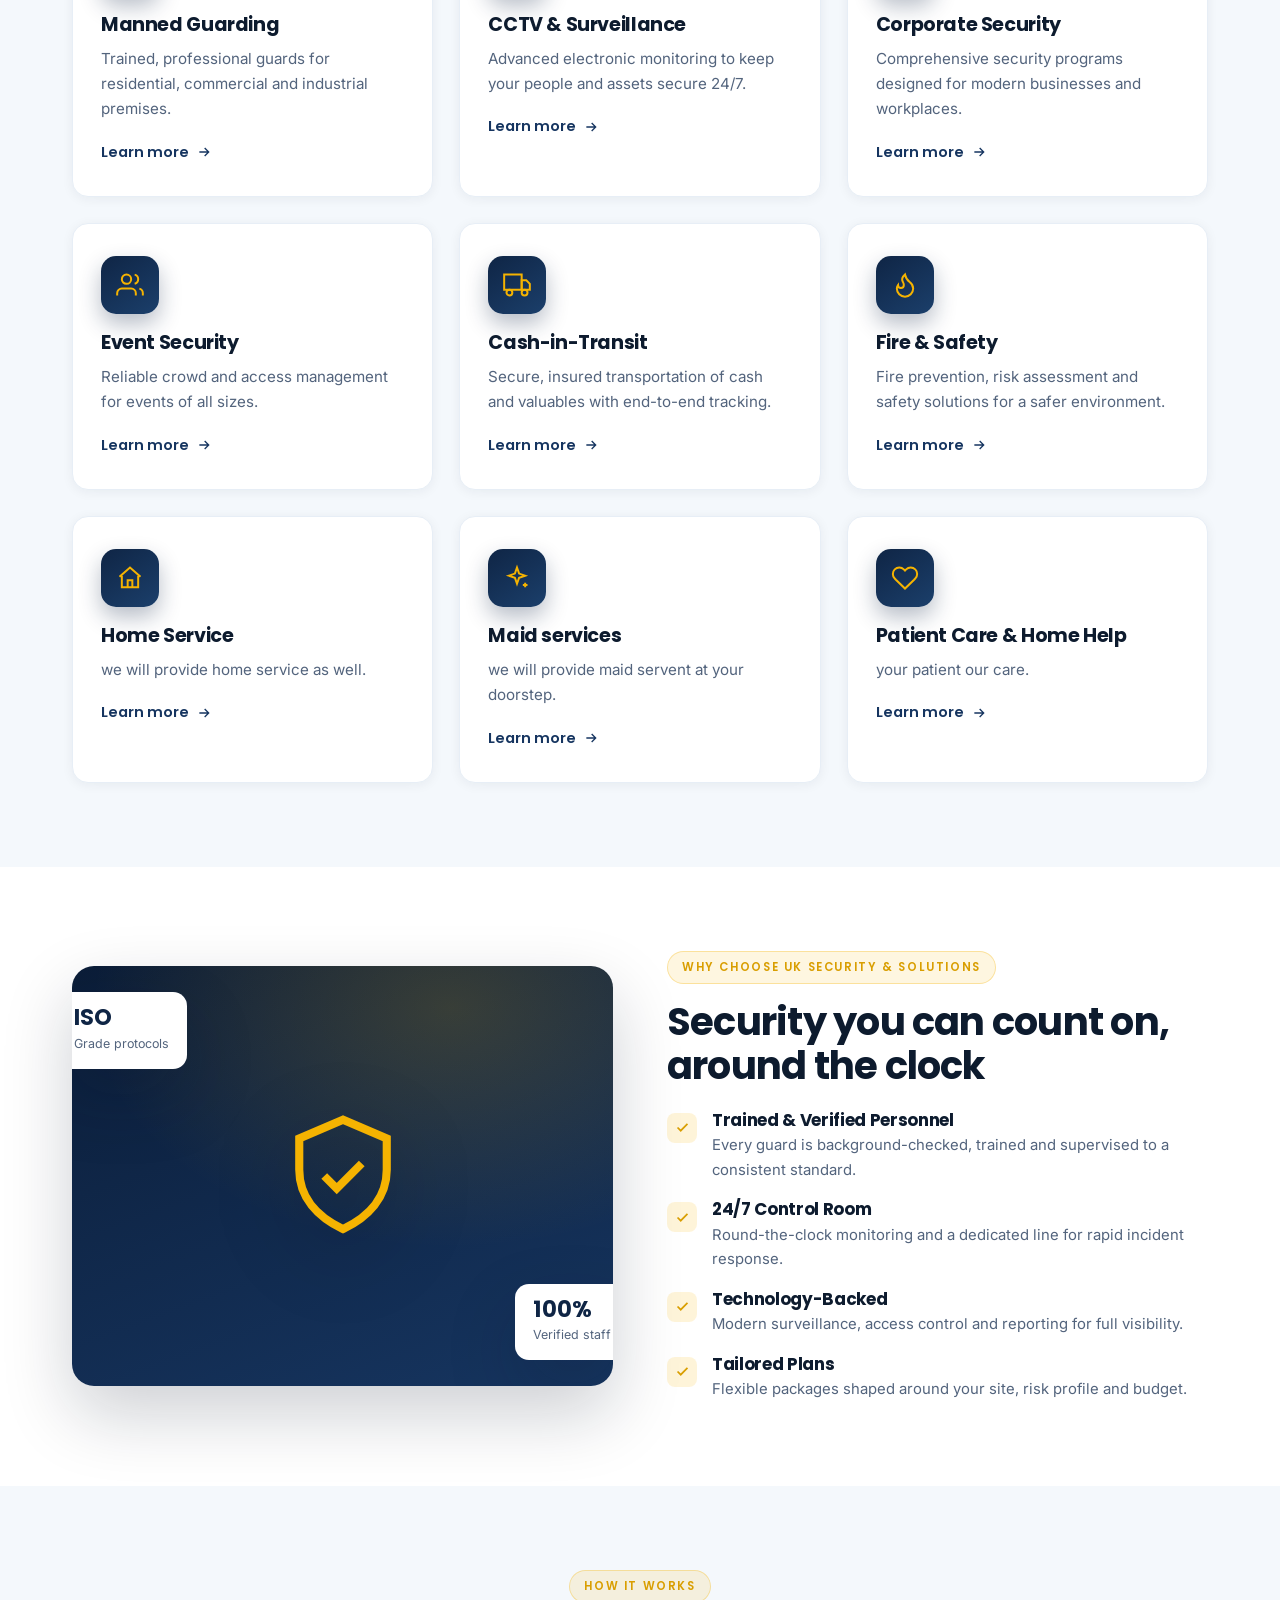
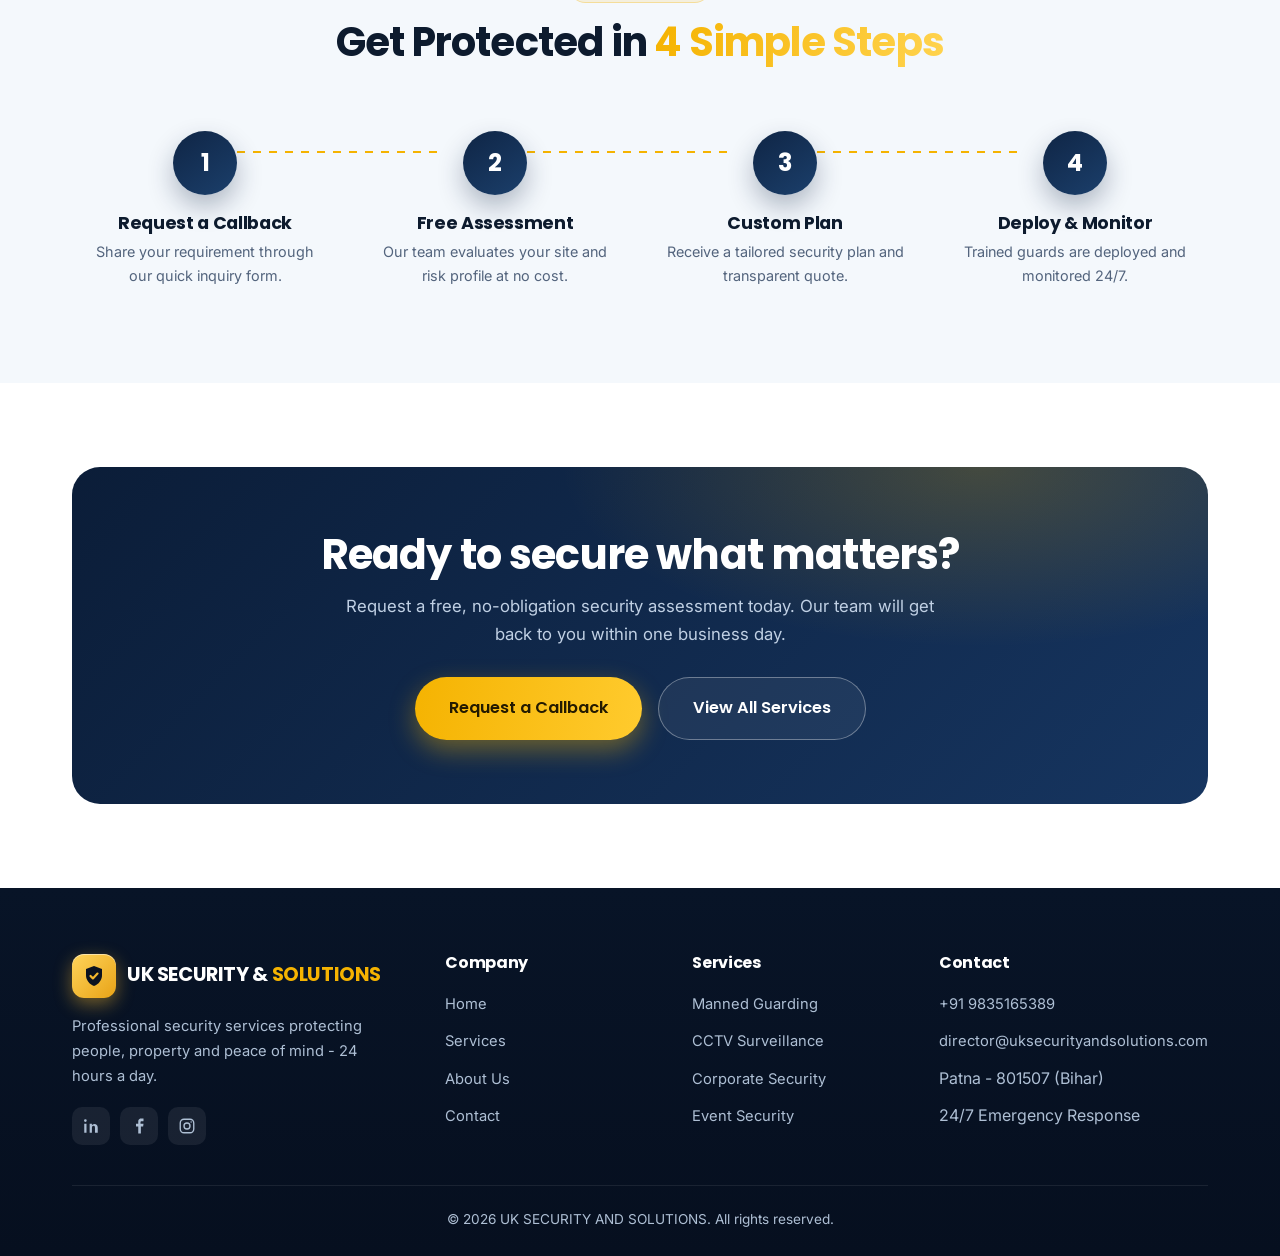
==== commit a73ee0ba: "change" ====
--- a/aegis-security/index.html
+++ b/aegis-security/index.html
@@ -427,7 +427,7 @@
                     <h4>Contact</h4>
                     <ul>
                         <li><a href="tel:+910000000000">+91 9835165389</a></li>
-                        <li><a href="mailto:info@yourdomain.com">er.uttamkumar134@gmail.com</a></li>
+                        <li><a href="mailto:info@yourdomain.com">director@uksecurityandsolutions.com</a></li>
                         <li>Patna - 801507 (Bihar)</li>
                         <li>24/7 Emergency Response</li>
                     </ul>
